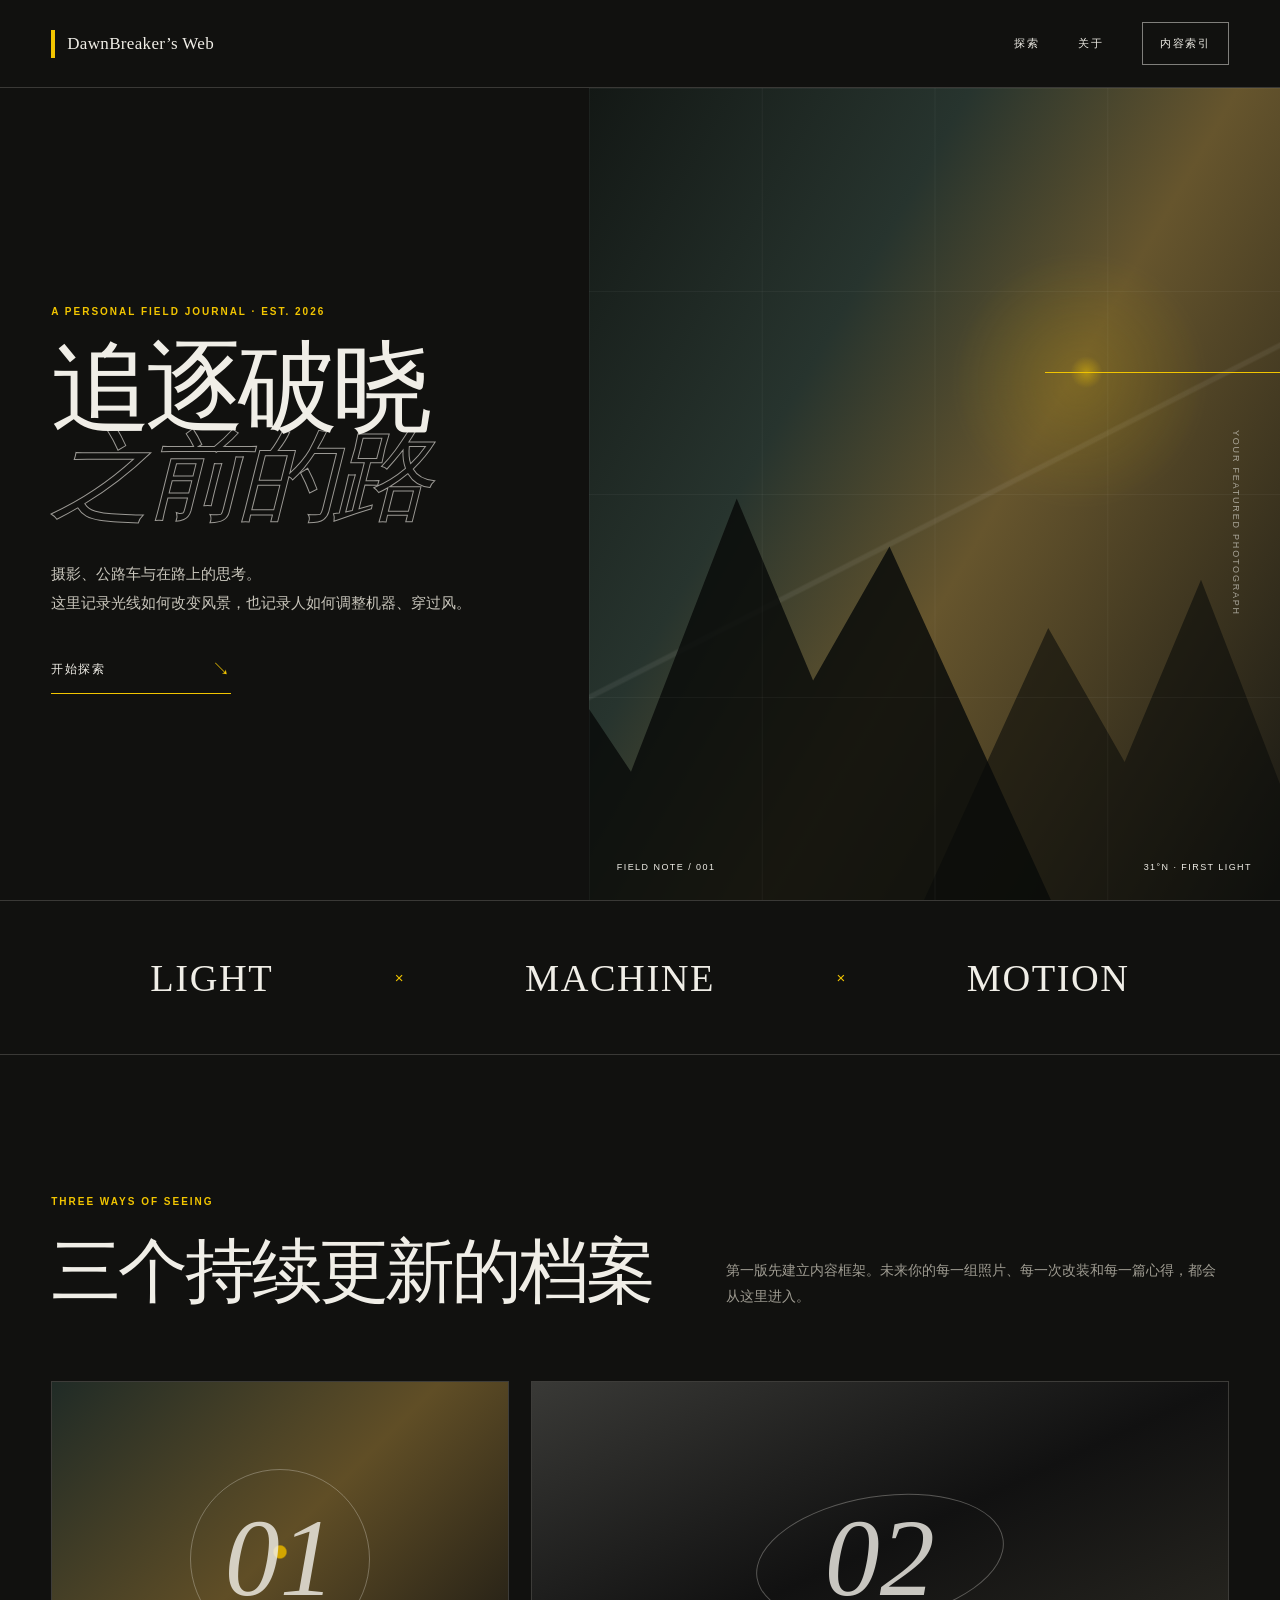
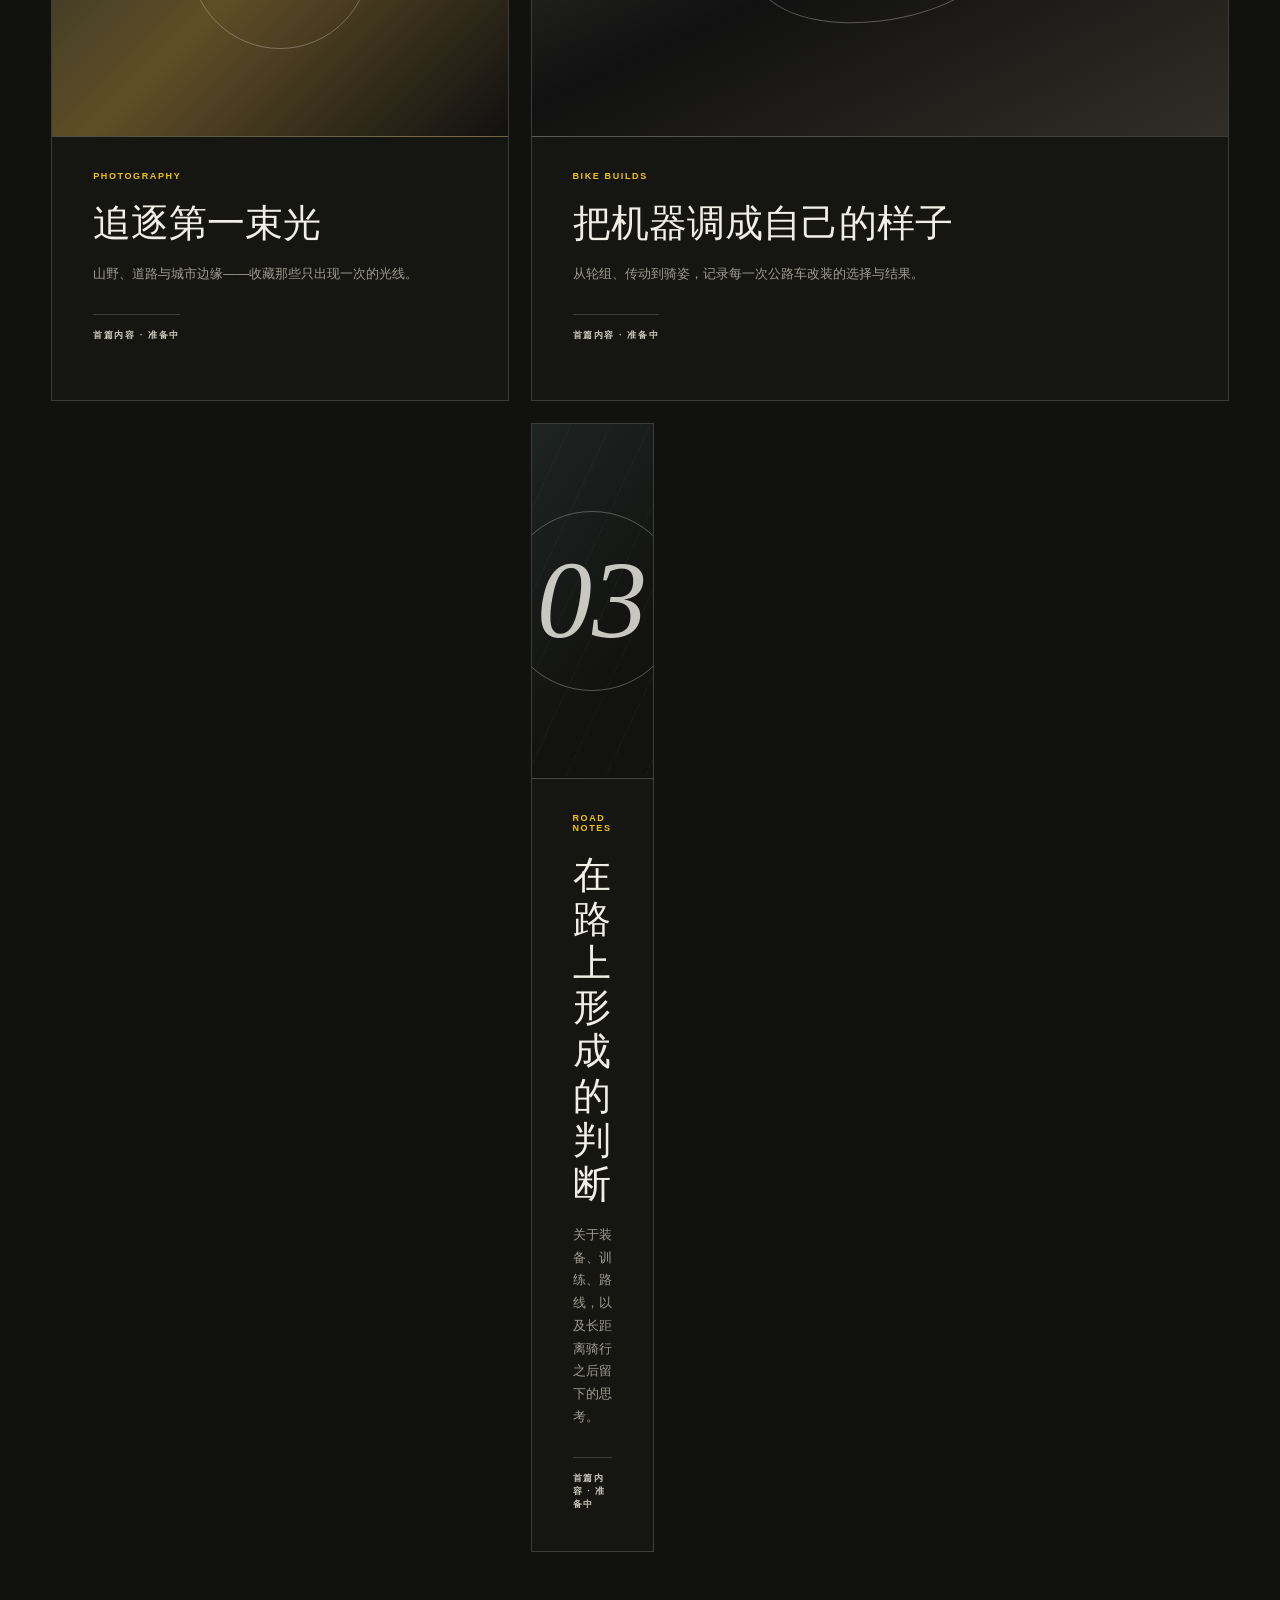
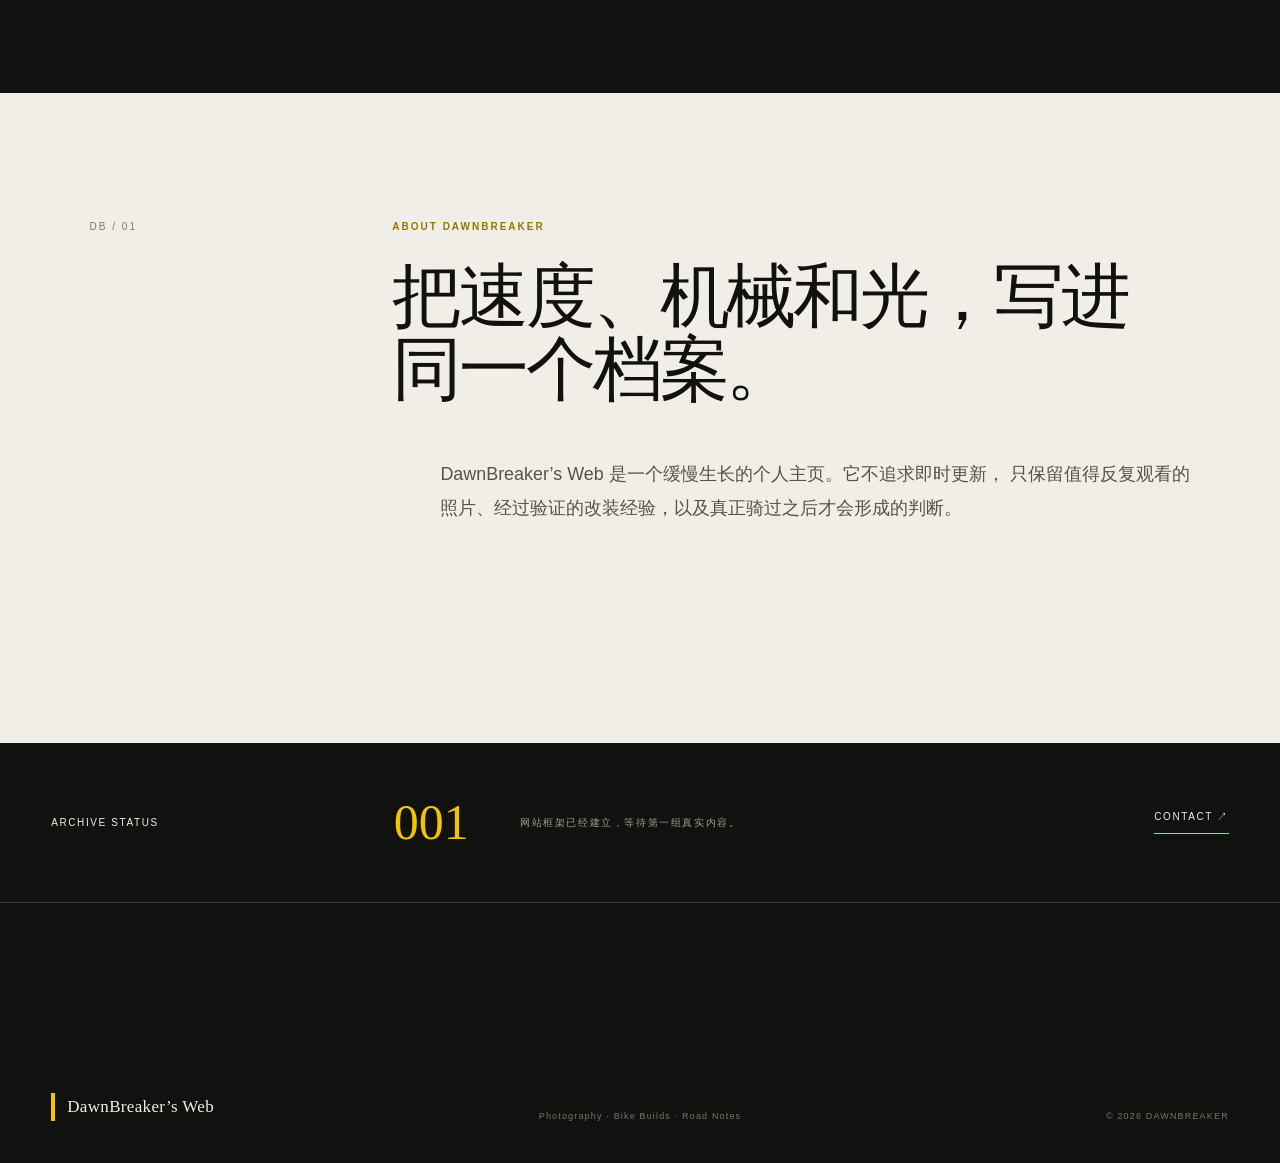
==== index.html @ a92be842 "Publish DawnBreaker’s Web V1" ====
<!doctype html>
<html lang="zh-CN">
  <head>
    <meta charset="UTF-8" />
    <meta name="viewport" content="width=device-width, initial-scale=1" />
    <meta
      name="description"
      content="摄影、公路车改装与骑行心得。一个关于光线、机械与道路的个人档案。"
    />
    <title>DawnBreaker’s Web — Photography, Bikes &amp; Road Notes</title>
    <link rel="stylesheet" href="./styles.css" />
  </head>
  <body>
    <main>
      <header class="site-header">
        <a class="brand" href="#top" aria-label="DawnBreaker’s Web 首页">
          <span class="brand-mark" aria-hidden="true"></span>
          <span>DawnBreaker’s Web</span>
        </a>
        <nav aria-label="主导航">
          <a href="#stories">探索</a>
          <a href="#about">关于</a>
          <a class="nav-index" href="#index">内容索引</a>
        </nav>
      </header>

      <section class="hero" id="top">
        <div class="hero-copy">
          <p class="eyebrow">A PERSONAL FIELD JOURNAL · EST. 2026</p>
          <h1>追逐破晓<br /><em>之前的路</em></h1>
          <p class="hero-intro">
            摄影、公路车与在路上的思考。<br />
            这里记录光线如何改变风景，也记录人如何调整机器、穿过风。
          </p>
          <a class="text-link" href="#stories">
            开始探索 <span aria-hidden="true">↘</span>
          </a>
        </div>

        <div
          class="hero-visual"
          role="img"
          aria-label="等待替换为破晓公路摄影作品的主视觉区域"
        >
          <div class="visual-grid" aria-hidden="true"></div>
          <div class="sun-line" aria-hidden="true"></div>
          <div class="visual-caption">
            <span>FIELD NOTE / 001</span>
            <span>31°N · FIRST LIGHT</span>
          </div>
          <p>YOUR FEATURED PHOTOGRAPH</p>
        </div>
      </section>

      <section class="manifesto" aria-label="网站简介">
        <p>LIGHT</p><span aria-hidden="true">×</span>
        <p>MACHINE</p><span aria-hidden="true">×</span>
        <p>MOTION</p>
      </section>

      <section class="stories" id="stories">
        <div class="section-heading">
          <div>
            <p class="eyebrow">THREE WAYS OF SEEING</p>
            <h2>三个持续更新的档案</h2>
          </div>
          <p class="section-note">
            第一版先建立内容框架。未来你的每一组照片、每一次改装和每一篇心得，都会从这里进入。
          </p>
        </div>

        <div class="feature-grid">
          <article class="feature-card feature-photo">
            <div class="feature-art" aria-hidden="true"><span>01</span><i></i></div>
            <div class="feature-content">
              <p class="feature-label">PHOTOGRAPHY</p>
              <h3>追逐第一束光</h3>
              <p>山野、道路与城市边缘——收藏那些只出现一次的光线。</p>
              <span class="coming-soon">首篇内容 · 准备中</span>
            </div>
          </article>

          <article class="feature-card feature-bike">
            <div class="feature-art" aria-hidden="true"><span>02</span><i></i></div>
            <div class="feature-content">
              <p class="feature-label">BIKE BUILDS</p>
              <h3>把机器调成自己的样子</h3>
              <p>从轮组、传动到骑姿，记录每一次公路车改装的选择与结果。</p>
              <span class="coming-soon">首篇内容 · 准备中</span>
            </div>
          </article>

          <article class="feature-card feature-notes">
            <div class="feature-art" aria-hidden="true"><span>03</span><i></i></div>
            <div class="feature-content">
              <p class="feature-label">ROAD NOTES</p>
              <h3>在路上形成的判断</h3>
              <p>关于装备、训练、路线，以及长距离骑行之后留下的思考。</p>
              <span class="coming-soon">首篇内容 · 准备中</span>
            </div>
          </article>
        </div>
      </section>

      <section class="about" id="about">
        <div class="about-number">DB / 01</div>
        <div class="about-copy">
          <p class="eyebrow">ABOUT DAWNBREAKER</p>
          <h2>把速度、机械和光，写进同一个档案。</h2>
          <p>
            DawnBreaker’s Web 是一个缓慢生长的个人主页。它不追求即时更新，
            只保留值得反复观看的照片、经过验证的改装经验，以及真正骑过之后才会形成的判断。
          </p>
        </div>
      </section>

      <section class="index-strip" id="index">
        <p>ARCHIVE STATUS</p>
        <strong>001</strong>
        <span>网站框架已经建立，等待第一组真实内容。</span>
        <a href="mailto:hello@example.com" aria-label="通过邮件联系，当前为待替换地址">
          CONTACT ↗
        </a>
      </section>

      <footer>
        <a class="brand footer-brand" href="#top">
          <span class="brand-mark" aria-hidden="true"></span>
          <span>DawnBreaker’s Web</span>
        </a>
        <p>Photography · Bike Builds · Road Notes</p>
        <p>© 2026 DAWNBREAKER</p>
      </footer>
    </main>
  </body>
</html>
---- styles.css ----
:root {
  --ink: #11110f;
  --paper: #f0eee7;
  --muted: #9e9b91;
  --line: rgba(240, 238, 231, 0.18);
  --accent: #f2c500;
}

* {
  box-sizing: border-box;
}

html {
  scroll-behavior: smooth;
  background: var(--ink);
}

body {
  margin: 0;
  background: var(--ink);
  color: var(--paper);
  font-family: Arial, "Helvetica Neue", sans-serif;
  text-rendering: optimizeLegibility;
}

a {
  color: inherit;
  text-decoration: none;
}

.site-header {
  position: absolute;
  inset: 0 0 auto;
  z-index: 10;
  display: flex;
  align-items: center;
  justify-content: space-between;
  height: 88px;
  padding: 0 clamp(24px, 4vw, 72px);
  border-bottom: 1px solid var(--line);
}

.brand {
  display: inline-flex;
  align-items: center;
  gap: 12px;
  font-family: Georgia, "Times New Roman", serif;
  font-size: 17px;
  letter-spacing: 0.02em;
}

.brand-mark {
  display: inline-block;
  width: 4px;
  height: 28px;
  background: var(--accent);
}

nav {
  display: flex;
  align-items: center;
  gap: clamp(20px, 3vw, 48px);
  font-size: 11px;
  letter-spacing: 0.16em;
}

nav a {
  transition: color 180ms ease;
}

nav a:hover,
nav a:focus-visible {
  color: var(--accent);
}

.nav-index {
  padding: 13px 17px;
  border: 1px solid rgba(240, 238, 231, 0.5);
}

.hero {
  display: grid;
  grid-template-columns: minmax(0, 0.92fr) minmax(0, 1.08fr);
  min-height: 100svh;
  padding-top: 88px;
}

.hero-copy {
  display: flex;
  flex-direction: column;
  justify-content: center;
  padding: 80px clamp(28px, 5.5vw, 104px) 68px clamp(24px, 4vw, 72px);
}

.eyebrow {
  margin: 0 0 28px;
  color: var(--accent);
  font-size: 10px;
  font-weight: 700;
  letter-spacing: 0.2em;
}

h1,
h2,
h3,
p {
  margin-top: 0;
}

h1 {
  max-width: 760px;
  margin-bottom: 40px;
  font-family: "Iowan Old Style", "Baskerville", Georgia, serif;
  font-size: clamp(66px, 7.8vw, 142px);
  font-weight: 400;
  line-height: 0.88;
  letter-spacing: -0.065em;
}

h1 em {
  color: transparent;
  font-weight: 400;
  -webkit-text-stroke: 1px rgba(240, 238, 231, 0.62);
}

.hero-intro {
  max-width: 510px;
  margin-bottom: 40px;
  color: #c8c5bb;
  font-size: clamp(14px, 1.2vw, 18px);
  line-height: 1.85;
}

.text-link {
  display: inline-flex;
  align-items: center;
  justify-content: space-between;
  width: 180px;
  padding-bottom: 12px;
  border-bottom: 1px solid var(--accent);
  font-size: 12px;
  letter-spacing: 0.12em;
}

.text-link span {
  color: var(--accent);
  font-size: 18px;
}

.hero-visual {
  position: relative;
  min-height: 620px;
  overflow: hidden;
  background:
    radial-gradient(circle at 72% 35%, rgba(242, 197, 0, 0.46), transparent 2.2%),
    radial-gradient(circle at 71% 36%, rgba(242, 197, 0, 0.16), transparent 18%),
    linear-gradient(153deg, transparent 0 52%, rgba(240, 238, 231, 0.07) 52.2% 52.5%, transparent 52.7%),
    linear-gradient(120deg, #131815 0%, #27342e 33%, #66552d 56%, #171713 100%);
}

.hero-visual::before,
.hero-visual::after {
  position: absolute;
  content: "";
  bottom: -4%;
  width: 85%;
  height: 66%;
  background: #090b0a;
  clip-path: polygon(0 100%, 15% 52%, 26% 70%, 44% 19%, 57% 53%, 70% 28%, 100% 100%);
}

.hero-visual::before {
  left: -16%;
  opacity: 0.84;
}

.hero-visual::after {
  right: -26%;
  bottom: -14%;
  transform: scaleX(-1);
  opacity: 0.58;
}

.visual-grid {
  position: absolute;
  inset: 0;
  z-index: 1;
  background-image:
    linear-gradient(rgba(255, 255, 255, 0.04) 1px, transparent 1px),
    linear-gradient(90deg, rgba(255, 255, 255, 0.04) 1px, transparent 1px);
  background-size: 25% 25%;
}

.sun-line {
  position: absolute;
  z-index: 2;
  top: 35%;
  right: 0;
  width: 34%;
  height: 1px;
  background: var(--accent);
}

.hero-visual > p {
  position: absolute;
  z-index: 3;
  right: 30px;
  bottom: 35%;
  color: rgba(240, 238, 231, 0.6);
  font-size: 9px;
  letter-spacing: 0.2em;
  writing-mode: vertical-rl;
}

.visual-caption {
  position: absolute;
  z-index: 3;
  inset: auto 28px 28px;
  display: flex;
  justify-content: space-between;
  font-size: 9px;
  letter-spacing: 0.16em;
}

.manifesto {
  display: flex;
  align-items: center;
  justify-content: space-around;
  min-height: 155px;
  padding: 28px clamp(24px, 7vw, 130px);
  border-top: 1px solid var(--line);
  border-bottom: 1px solid var(--line);
}

.manifesto p {
  margin: 0;
  font-family: "Iowan Old Style", Georgia, serif;
  font-size: clamp(22px, 3vw, 48px);
  letter-spacing: 0.04em;
}

.manifesto span {
  color: var(--accent);
  font-size: 15px;
}

.stories {
  padding: clamp(90px, 11vw, 180px) clamp(24px, 4vw, 72px);
}

.section-heading {
  display: grid;
  grid-template-columns: 1.1fr 0.9fr;
  align-items: end;
  gap: 60px;
  margin-bottom: 72px;
}

.section-heading h2,
.about h2 {
  max-width: 850px;
  margin-bottom: 0;
  font-family: "Iowan Old Style", "Baskerville", Georgia, serif;
  font-size: clamp(40px, 5.5vw, 90px);
  font-weight: 400;
  line-height: 1.05;
  letter-spacing: -0.045em;
}

.section-note {
  max-width: 510px;
  margin: 0;
  color: var(--muted);
  font-size: 14px;
  line-height: 1.8;
}

.feature-grid {
  display: grid;
  grid-template-columns: repeat(12, 1fr);
  gap: 22px;
}

.feature-card {
  min-height: 620px;
  border: 1px solid var(--line);
  background: #151512;
}

.feature-photo {
  grid-column: span 5;
}

.feature-bike,
.feature-notes {
  grid-column: span 7;
}

.feature-notes {
  grid-column-start: 6;
}

.feature-art {
  position: relative;
  display: flex;
  align-items: center;
  justify-content: center;
  height: 355px;
  overflow: hidden;
  border-bottom: 1px solid var(--line);
}

.feature-art > span {
  z-index: 2;
  color: rgba(240, 238, 231, 0.82);
  font-family: "Iowan Old Style", Georgia, serif;
  font-size: 110px;
  font-style: italic;
}

.feature-art i {
  position: absolute;
  display: block;
  width: 180px;
  height: 180px;
  border: 1px solid rgba(240, 238, 231, 0.3);
  border-radius: 50%;
}

.feature-photo .feature-art {
  background: radial-gradient(circle at 50% 48%, #d2a500 0 2%, transparent 2.5%), linear-gradient(135deg, #202b26, #604e26 48%, #111);
}

.feature-bike .feature-art {
  background: linear-gradient(155deg, #393936, #111 48%, #302e26);
}

.feature-bike .feature-art i {
  width: 250px;
  height: 125px;
  border-radius: 50%;
  transform: rotate(-9deg);
}

.feature-notes .feature-art {
  background: repeating-linear-gradient(115deg, transparent 0 35px, rgba(240, 238, 231, 0.05) 36px), linear-gradient(130deg, #1e2422, #121210 70%);
}

.feature-content {
  padding: 34px clamp(25px, 3.2vw, 52px) 40px;
}

.feature-label,
.coming-soon {
  color: var(--accent);
  font-size: 9px;
  font-weight: 700;
  letter-spacing: 0.18em;
}

.feature-content h3 {
  margin: 20px 0 18px;
  font-family: "Iowan Old Style", Georgia, serif;
  font-size: clamp(28px, 3vw, 46px);
  font-weight: 400;
  line-height: 1.15;
}

.feature-content > p:not(.feature-label) {
  max-width: 500px;
  margin-bottom: 28px;
  color: var(--muted);
  font-size: 13px;
  line-height: 1.75;
}

.coming-soon {
  display: inline-block;
  padding-top: 14px;
  border-top: 1px solid var(--line);
  color: #c8c5bb;
}

.about {
  display: grid;
  grid-template-columns: 0.55fr 1.45fr;
  min-height: 650px;
  padding: clamp(80px, 10vw, 170px) clamp(24px, 7vw, 130px);
  background: var(--paper);
  color: var(--ink);
}

.about-number {
  color: #7d7a70;
  font-size: 10px;
  letter-spacing: 0.2em;
}

.about .eyebrow {
  color: #927900;
}

.about-copy > p:last-child {
  max-width: 750px;
  margin: 50px 0 0 auto;
  color: #55534d;
  font-size: clamp(15px, 1.4vw, 19px);
  line-height: 1.9;
}

.index-strip {
  display: grid;
  grid-template-columns: 1fr auto 2fr auto;
  align-items: center;
  gap: clamp(20px, 4vw, 70px);
  min-height: 160px;
  padding: 30px clamp(24px, 4vw, 72px);
  border-bottom: 1px solid var(--line);
}

.index-strip p,
.index-strip span,
.index-strip a {
  margin: 0;
  font-size: 10px;
  letter-spacing: 0.16em;
}

.index-strip strong {
  color: var(--accent);
  font-family: "Iowan Old Style", Georgia, serif;
  font-size: 50px;
  font-weight: 400;
}

.index-strip span {
  color: var(--muted);
  line-height: 1.7;
}

.index-strip a {
  padding-bottom: 9px;
  border-bottom: 1px solid var(--accent);
}

footer {
  display: grid;
  grid-template-columns: 1fr auto 1fr;
  align-items: end;
  min-height: 260px;
  padding: 60px clamp(24px, 4vw, 72px) 42px;
}

footer p {
  margin: 0;
  color: #77756d;
  font-size: 9px;
  letter-spacing: 0.13em;
}

footer p:last-child {
  text-align: right;
}

.footer-brand {
  align-self: end;
}

@media (max-width: 900px) {
  .site-header {
    height: 76px;
  }

  nav a:not(.nav-index) {
    display: none;
  }

  .hero {
    grid-template-columns: 1fr;
    padding-top: 76px;
  }

  .hero-copy {
    min-height: 680px;
  }

  .hero-visual {
    min-height: 70svh;
  }

  .section-heading,
  .about {
    grid-template-columns: 1fr;
  }

  .section-heading {
    gap: 34px;
  }

  .feature-photo,
  .feature-bike,
  .feature-notes {
    grid-column: 1 / -1;
  }

  .about {
    gap: 70px;
  }

  .about-copy > p:last-child {
    margin-left: 0;
  }
}

@media (max-width: 620px) {
  .brand {
    font-size: 14px;
  }

  .nav-index {
    padding: 10px;
    font-size: 9px;
  }

  .hero-copy {
    min-height: 620px;
    padding-top: 58px;
  }

  h1 {
    font-size: clamp(58px, 18vw, 86px);
  }

  .manifesto {
    min-height: 110px;
  }

  .manifesto p {
    font-size: 16px;
  }

  .feature-card {
    min-height: auto;
  }

  .feature-art {
    height: 260px;
  }

  .index-strip {
    grid-template-columns: auto 1fr;
  }

  .index-strip span {
    grid-column: 1 / -1;
  }

  .index-strip a {
    justify-self: start;
  }

  footer {
    grid-template-columns: 1fr;
    gap: 26px;
  }

  footer p:last-child {
    text-align: left;
  }
}

@media (prefers-reduced-motion: reduce) {
  html {
    scroll-behavior: auto;
  }
}
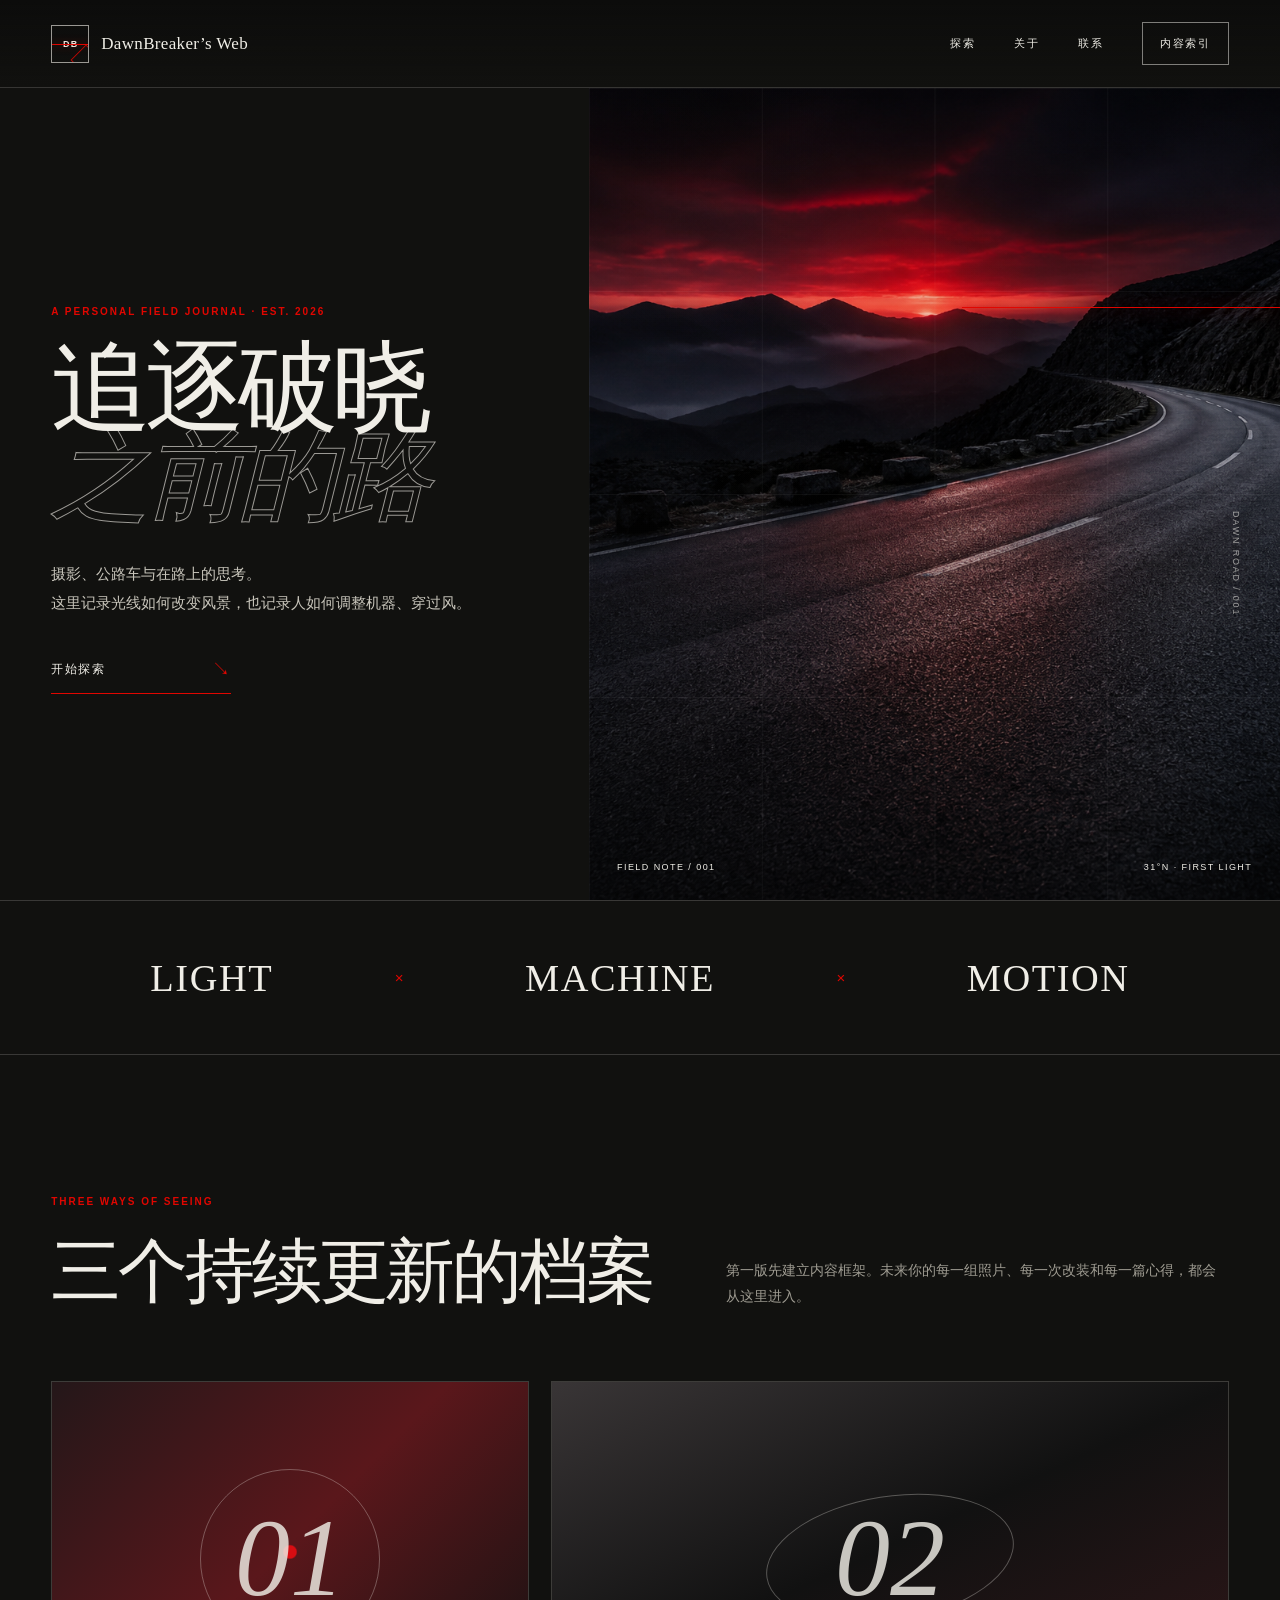
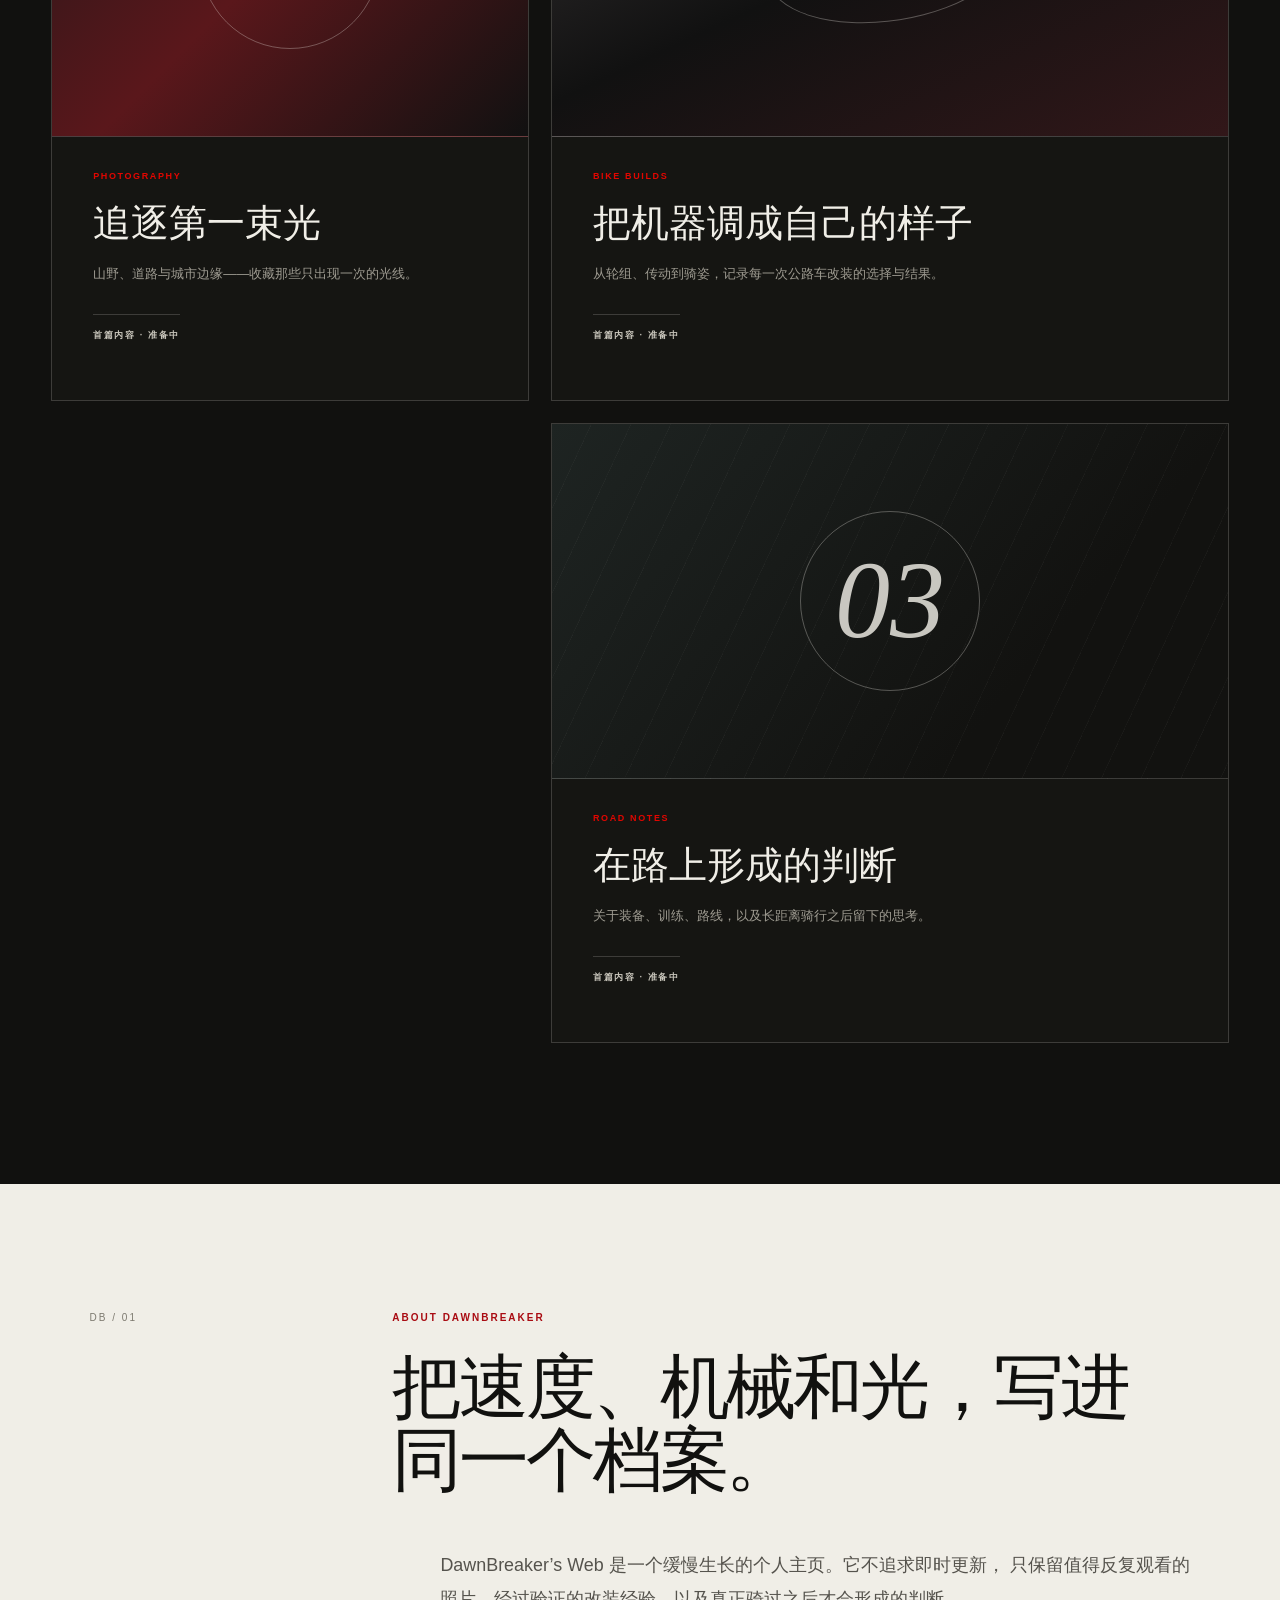
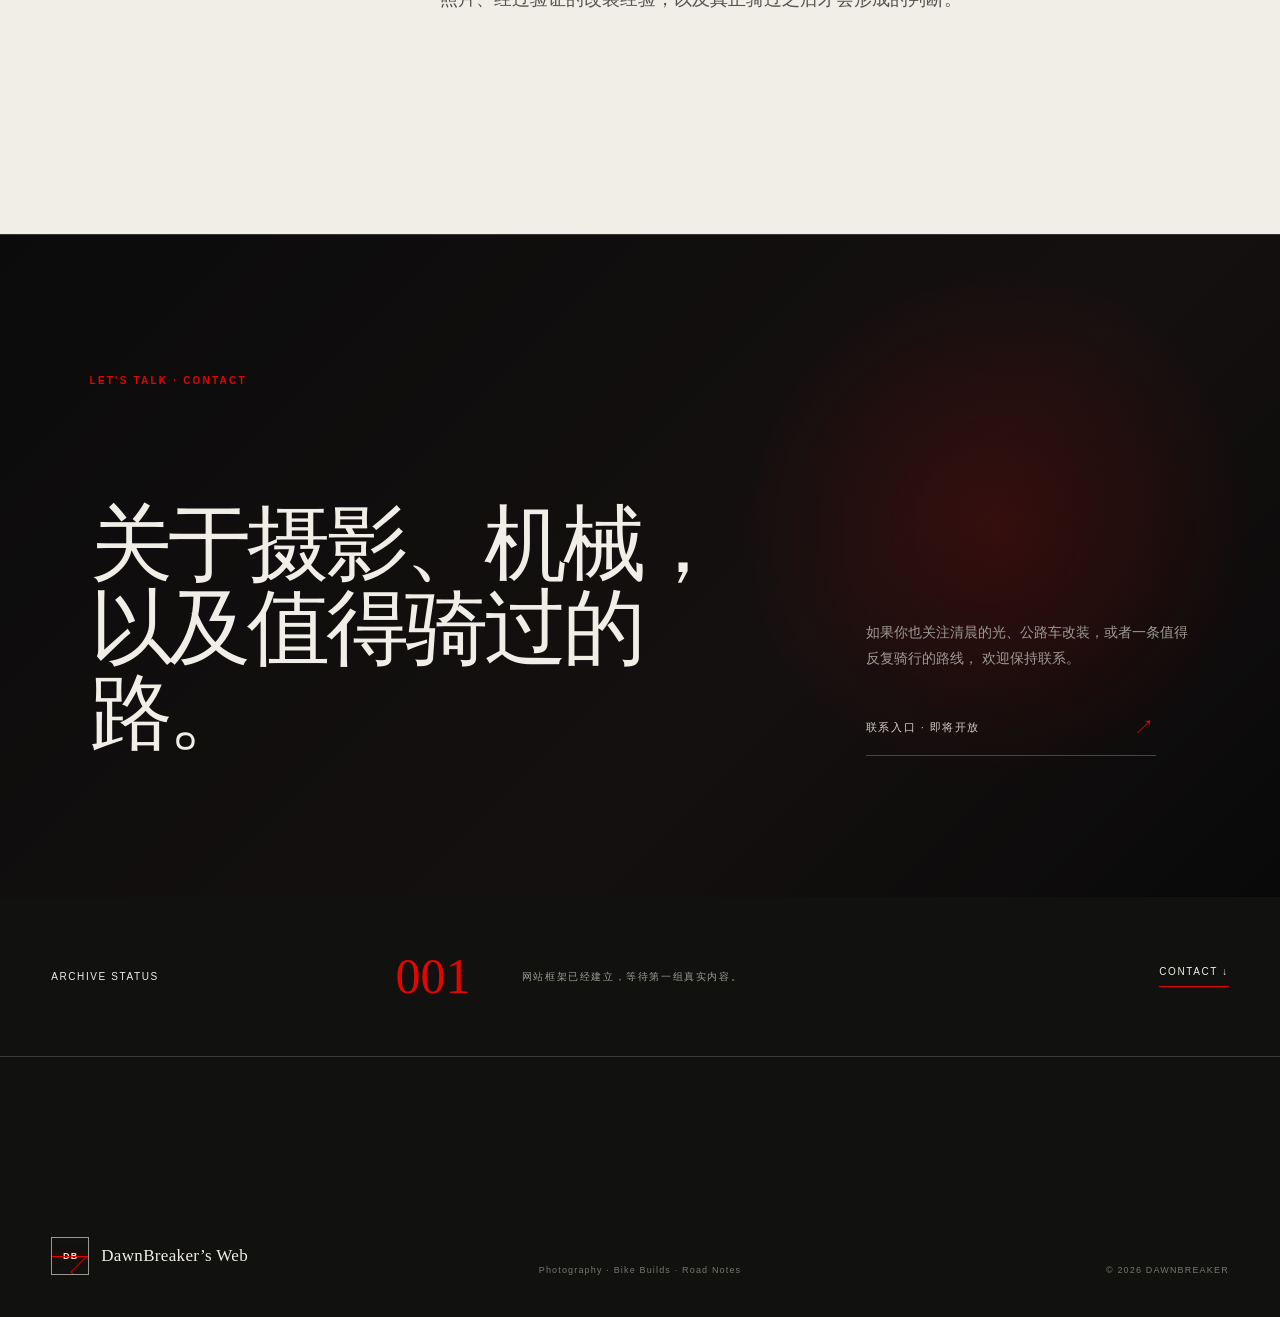
==== commit 766e455b: "Add DB logo, cinematic motion and dawn road hero" ====
--- a/index.html
+++ b/index.html
@@ -7,19 +7,28 @@
       name="description"
       content="摄影、公路车改装与骑行心得。一个关于光线、机械与道路的个人档案。"
     />
+    <meta property="og:title" content="DawnBreaker’s Web" />
+    <meta property="og:description" content="摄影、公路车改装与骑行心得。一个关于光线、机械与道路的个人档案。" />
+    <meta property="og:image" content="https://dawnbreaker91-lz.github.io/dawnbreaker-web/hero-dawn-road.png" />
     <title>DawnBreaker’s Web — Photography, Bikes &amp; Road Notes</title>
     <link rel="stylesheet" href="./styles.css" />
   </head>
   <body>
     <main>
+      <div class="opening-sequence" aria-hidden="true">
+        <span class="opening-logo"><b>DB</b></span>
+        <i></i>
+      </div>
+      <div class="scroll-progress" aria-hidden="true"></div>
       <header class="site-header">
         <a class="brand" href="#top" aria-label="DawnBreaker’s Web 首页">
-          <span class="brand-mark" aria-hidden="true"></span>
+          <span class="brand-logo" aria-hidden="true"><b>DB</b></span>
           <span>DawnBreaker’s Web</span>
         </a>
         <nav aria-label="主导航">
           <a href="#stories">探索</a>
           <a href="#about">关于</a>
+          <a href="#contact">联系</a>
           <a class="nav-index" href="#index">内容索引</a>
         </nav>
       </header>
@@ -40,7 +49,7 @@
         <div
           class="hero-visual"
           role="img"
-          aria-label="等待替换为破晓公路摄影作品的主视觉区域"
+          aria-label="红色破晓天空下蜿蜒穿过山脉的公路"
         >
           <div class="visual-grid" aria-hidden="true"></div>
           <div class="sun-line" aria-hidden="true"></div>
@@ -48,17 +57,17 @@
             <span>FIELD NOTE / 001</span>
             <span>31°N · FIRST LIGHT</span>
           </div>
-          <p>YOUR FEATURED PHOTOGRAPH</p>
+          <p>DAWN ROAD / 001</p>
         </div>
       </section>
 
-      <section class="manifesto" aria-label="网站简介">
+      <section class="manifesto" aria-label="网站简介" data-reveal>
         <p>LIGHT</p><span aria-hidden="true">×</span>
         <p>MACHINE</p><span aria-hidden="true">×</span>
         <p>MOTION</p>
       </section>
 
-      <section class="stories" id="stories">
+      <section class="stories" id="stories" data-reveal>
         <div class="section-heading">
           <div>
             <p class="eyebrow">THREE WAYS OF SEEING</p>
@@ -70,7 +79,7 @@
         </div>
 
         <div class="feature-grid">
-          <article class="feature-card feature-photo">
+          <article class="feature-card feature-photo" data-reveal>
             <div class="feature-art" aria-hidden="true"><span>01</span><i></i></div>
             <div class="feature-content">
               <p class="feature-label">PHOTOGRAPHY</p>
@@ -80,7 +89,7 @@
             </div>
           </article>
 
-          <article class="feature-card feature-bike">
+          <article class="feature-card feature-bike" data-reveal>
             <div class="feature-art" aria-hidden="true"><span>02</span><i></i></div>
             <div class="feature-content">
               <p class="feature-label">BIKE BUILDS</p>
@@ -90,7 +99,7 @@
             </div>
           </article>
 
-          <article class="feature-card feature-notes">
+          <article class="feature-card feature-notes" data-reveal>
             <div class="feature-art" aria-hidden="true"><span>03</span><i></i></div>
             <div class="feature-content">
               <p class="feature-label">ROAD NOTES</p>
@@ -102,7 +111,7 @@
         </div>
       </section>
 
-      <section class="about" id="about">
+      <section class="about" id="about" data-reveal>
         <div class="about-number">DB / 01</div>
         <div class="about-copy">
           <p class="eyebrow">ABOUT DAWNBREAKER</p>
@@ -114,23 +123,40 @@
         </div>
       </section>
 
-      <section class="index-strip" id="index">
+      <section class="contact" id="contact" data-reveal>
+        <p class="contact-kicker">LET'S TALK · CONTACT</p>
+        <div class="contact-copy">
+          <h2>关于摄影、机械，<br />以及值得骑过的路。</h2>
+          <div class="contact-side">
+            <p>
+              如果你也关注清晨的光、公路车改装，或者一条值得反复骑行的路线，
+              欢迎保持联系。
+            </p>
+            <span class="contact-link" aria-label="联系入口即将开放">
+              联系入口 · 即将开放 <i aria-hidden="true">↗</i>
+            </span>
+          </div>
+        </div>
+      </section>
+
+      <section class="index-strip" id="index" data-reveal>
         <p>ARCHIVE STATUS</p>
         <strong>001</strong>
         <span>网站框架已经建立，等待第一组真实内容。</span>
-        <a href="mailto:hello@example.com" aria-label="通过邮件联系，当前为待替换地址">
-          CONTACT ↗
+        <a href="#contact" aria-label="前往联系区域">
+          CONTACT ↓
         </a>
       </section>
 
       <footer>
         <a class="brand footer-brand" href="#top">
-          <span class="brand-mark" aria-hidden="true"></span>
+          <span class="brand-logo" aria-hidden="true"><b>DB</b></span>
           <span>DawnBreaker’s Web</span>
         </a>
         <p>Photography · Bike Builds · Road Notes</p>
         <p>© 2026 DAWNBREAKER</p>
       </footer>
     </main>
+    <script src="./interactions.js"></script>
   </body>
 </html>
--- a/styles.css
+++ b/styles.css
@@ -3,7 +3,9 @@
   --paper: #f0eee7;
   --muted: #9e9b91;
   --line: rgba(240, 238, 231, 0.18);
-  --accent: #f2c500;
+  --accent: #e10600;
+  --scroll-progress: 0%;
+  --hero-shift: 0px;
 }
 
 * {
@@ -17,6 +19,7 @@
 
 body {
   margin: 0;
+  overflow-x: hidden;
   background: var(--ink);
   color: var(--paper);
   font-family: Arial, "Helvetica Neue", sans-serif;
@@ -28,8 +31,75 @@
   text-decoration: none;
 }
 
+.scroll-progress {
+  position: fixed;
+  z-index: 1000;
+  top: 0;
+  left: 0;
+  width: var(--scroll-progress);
+  height: 2px;
+  background: var(--accent);
+  box-shadow: 0 0 14px rgba(225, 6, 0, 0.8);
+  pointer-events: none;
+}
+
+.opening-sequence {
+  display: none;
+}
+
+.motion-enabled .opening-sequence {
+  position: fixed;
+  z-index: 999;
+  inset: 0;
+  display: flex;
+  align-items: center;
+  justify-content: center;
+  overflow: hidden;
+  background: #090909;
+  pointer-events: none;
+  animation: opening-exit 1.5s cubic-bezier(0.76, 0, 0.24, 1) 0.75s forwards;
+}
+
+.opening-logo {
+  position: relative;
+  display: grid;
+  place-items: center;
+  width: 82px;
+  height: 82px;
+  border: 1px solid rgba(240, 238, 231, 0.7);
+  color: var(--paper);
+  font-family: Arial, sans-serif;
+  font-size: 21px;
+  letter-spacing: 0.18em;
+  text-indent: 0.18em;
+  animation: opening-logo 0.8s ease both;
+}
+
+.opening-logo::before {
+  position: absolute;
+  content: "";
+  left: -1px;
+  right: -1px;
+  top: 50%;
+  height: 2px;
+  background: var(--accent);
+  transform: scaleX(0);
+  animation: horizon-draw 0.65s ease 0.25s forwards;
+}
+
+.opening-sequence > i {
+  position: absolute;
+  top: 50%;
+  left: 50%;
+  width: 100vw;
+  height: 1px;
+  background: rgba(225, 6, 0, 0.5);
+  transform: translateX(-50%) scaleX(0);
+  animation: horizon-draw 0.8s ease 0.55s forwards;
+}
+
 .site-header {
-  position: absolute;
+  position: fixed;
   inset: 0 0 auto;
   z-index: 10;
   display: flex;
@@ -38,6 +108,14 @@
   height: 88px;
   padding: 0 clamp(24px, 4vw, 72px);
   border-bottom: 1px solid var(--line);
+  background: linear-gradient(to bottom, rgba(8, 8, 8, 0.5), transparent);
+  transition: height 260ms ease, background 260ms ease, backdrop-filter 260ms ease;
+}
+
+.site-header.is-scrolled {
+  height: 72px;
+  background: rgba(9, 9, 9, 0.86);
+  backdrop-filter: blur(18px);
 }
 
 .brand {
@@ -49,11 +127,48 @@
   letter-spacing: 0.02em;
 }
 
-.brand-mark {
-  display: inline-block;
-  width: 4px;
-  height: 28px;
+.brand-logo {
+  position: relative;
+  display: grid;
+  place-items: center;
+  width: 38px;
+  height: 38px;
+  flex: 0 0 auto;
+  overflow: hidden;
+  border: 1px solid rgba(240, 238, 231, 0.62);
+  color: var(--paper);
+  font-family: Arial, sans-serif;
+  font-size: 9px;
+  letter-spacing: 0.14em;
+  text-indent: 0.14em;
+  transition: border-color 220ms ease, color 220ms ease, transform 220ms ease;
+}
+
+.brand-logo::before {
+  position: absolute;
+  content: "";
+  inset: 50% -1px auto;
+  height: 1px;
   background: var(--accent);
+  box-shadow: 0 0 8px rgba(225, 6, 0, 0.65);
+}
+
+.brand-logo::after {
+  position: absolute;
+  content: "";
+  right: -9px;
+  bottom: -9px;
+  width: 20px;
+  height: 20px;
+  border: 1px solid rgba(225, 6, 0, 0.8);
+  transform: rotate(45deg);
+}
+
+.brand:hover .brand-logo,
+.brand:focus-visible .brand-logo {
+  border-color: var(--accent);
+  color: var(--accent);
+  transform: translateY(-2px);
 }
 
 nav {
@@ -65,7 +180,23 @@
 }
 
 nav a {
+  position: relative;
   transition: color 180ms ease;
+}
+
+nav a:not(.nav-index)::after {
+  position: absolute;
+  content: "";
+  left: 0;
+  right: 100%;
+  bottom: -10px;
+  height: 1px;
+  background: var(--accent);
+  transition: right 220ms ease;
+}
+
+nav a.is-active::after {
+  right: 0;
 }
 
 nav a:hover,
@@ -91,6 +222,19 @@
   justify-content: center;
   padding: 80px clamp(28px, 5.5vw, 104px) 68px clamp(24px, 4vw, 72px);
 }
+
+.motion-enabled .hero-copy > * {
+  opacity: 0;
+  transform: translateY(24px);
+}
+
+.motion-ready .hero-copy > * {
+  animation: hero-copy-in 0.9s cubic-bezier(0.22, 1, 0.36, 1) forwards;
+}
+
+.motion-ready .hero-copy > :nth-child(2) { animation-delay: 0.12s; }
+.motion-ready .hero-copy > :nth-child(3) { animation-delay: 0.24s; }
+.motion-ready .hero-copy > :nth-child(4) { animation-delay: 0.34s; }
 
 .eyebrow {
   margin: 0 0 28px;
@@ -151,34 +295,39 @@
   position: relative;
   min-height: 620px;
   overflow: hidden;
-  background:
-    radial-gradient(circle at 72% 35%, rgba(242, 197, 0, 0.46), transparent 2.2%),
-    radial-gradient(circle at 71% 36%, rgba(242, 197, 0, 0.16), transparent 18%),
-    linear-gradient(153deg, transparent 0 52%, rgba(240, 238, 231, 0.07) 52.2% 52.5%, transparent 52.7%),
-    linear-gradient(120deg, #131815 0%, #27342e 33%, #66552d 56%, #171713 100%);
+  background-image:
+    linear-gradient(90deg, rgba(9, 9, 9, 0.12), transparent 38%),
+    url("./hero-dawn-road.png");
+  background-position: center calc(50% + var(--hero-shift));
+  background-size: cover;
+  will-change: background-position;
 }
 
 .hero-visual::before,
 .hero-visual::after {
   position: absolute;
   content: "";
-  bottom: -4%;
-  width: 85%;
-  height: 66%;
-  background: #090b0a;
-  clip-path: polygon(0 100%, 15% 52%, 26% 70%, 44% 19%, 57% 53%, 70% 28%, 100% 100%);
+  inset: 0;
+  pointer-events: none;
 }
 
 .hero-visual::before {
-  left: -16%;
-  opacity: 0.84;
+  z-index: 1;
+  background: linear-gradient(to bottom, rgba(7, 7, 7, 0.18), transparent 38%, rgba(7, 7, 7, 0.48));
 }
 
 .hero-visual::after {
-  right: -26%;
-  bottom: -14%;
-  transform: scaleX(-1);
-  opacity: 0.58;
+  z-index: 1;
+  background: radial-gradient(circle at 48% 27%, rgba(225, 6, 0, 0.14), transparent 18%);
+}
+
+.motion-enabled .hero-visual {
+  opacity: 0;
+  transform: scale(1.045);
+}
+
+.motion-ready .hero-visual {
+  animation: hero-image-in 1.5s cubic-bezier(0.22, 1, 0.36, 1) 0.1s forwards;
 }
 
 .visual-grid {
@@ -194,11 +343,17 @@
 .sun-line {
   position: absolute;
   z-index: 2;
-  top: 35%;
+  top: 27%;
   right: 0;
-  width: 34%;
+  width: 46%;
   height: 1px;
   background: var(--accent);
+  box-shadow: 0 0 18px rgba(225, 6, 0, 0.72);
+  transform-origin: right;
+}
+
+.motion-ready .sun-line {
+  animation: line-scan 1.2s cubic-bezier(0.22, 1, 0.36, 1) 0.7s both;
 }
 
 .hero-visual > p {
@@ -285,6 +440,13 @@
   min-height: 620px;
   border: 1px solid var(--line);
   background: #151512;
+  transition: transform 420ms cubic-bezier(0.22, 1, 0.36, 1), border-color 300ms ease, box-shadow 420ms ease;
+}
+
+.feature-card:hover {
+  transform: translateY(-10px);
+  border-color: rgba(225, 6, 0, 0.64);
+  box-shadow: 0 30px 70px rgba(0, 0, 0, 0.3);
 }
 
 .feature-photo {
@@ -297,7 +459,7 @@
 }
 
 .feature-notes {
-  grid-column-start: 6;
+  grid-column: 6 / span 7;
 }
 
 .feature-art {
@@ -316,6 +478,7 @@
   font-family: "Iowan Old Style", Georgia, serif;
   font-size: 110px;
   font-style: italic;
+  transition: color 320ms ease, transform 520ms cubic-bezier(0.22, 1, 0.36, 1);
 }
 
 .feature-art i {
@@ -325,14 +488,25 @@
   height: 180px;
   border: 1px solid rgba(240, 238, 231, 0.3);
   border-radius: 50%;
+  transition: border-color 320ms ease, transform 520ms cubic-bezier(0.22, 1, 0.36, 1);
+}
+
+.feature-card:hover .feature-art > span {
+  color: var(--accent);
+  transform: translate3d(6px, -5px, 0);
+}
+
+.feature-card:hover .feature-art i {
+  border-color: rgba(225, 6, 0, 0.62);
+  transform: scale(1.08);
 }
 
 .feature-photo .feature-art {
-  background: radial-gradient(circle at 50% 48%, #d2a500 0 2%, transparent 2.5%), linear-gradient(135deg, #202b26, #604e26 48%, #111);
+  background: radial-gradient(circle at 50% 48%, #d80d12 0 2%, transparent 2.5%), linear-gradient(135deg, #241719, #5a171b 48%, #111);
 }
 
 .feature-bike .feature-art {
-  background: linear-gradient(155deg, #393936, #111 48%, #302e26);
+  background: linear-gradient(155deg, #393536, #111 48%, #321719);
 }
 
 .feature-bike .feature-art i {
@@ -340,6 +514,10 @@
   height: 125px;
   border-radius: 50%;
   transform: rotate(-9deg);
+}
+
+.feature-bike:hover .feature-art i {
+  transform: rotate(-9deg) scale(1.08);
 }
 
 .feature-notes .feature-art {
@@ -397,7 +575,7 @@
 }
 
 .about .eyebrow {
-  color: #927900;
+  color: #a90b12;
 }
 
 .about-copy > p:last-child {
@@ -407,6 +585,83 @@
   font-size: clamp(15px, 1.4vw, 19px);
   line-height: 1.9;
 }
+
+.contact {
+  min-height: 620px;
+  padding: clamp(88px, 11vw, 180px) clamp(24px, 7vw, 130px);
+  border-top: 1px solid var(--line);
+  background:
+    radial-gradient(circle at 78% 44%, rgba(225, 6, 0, 0.16), transparent 24%),
+    linear-gradient(135deg, #0b0b0b, #151010 62%, #090909);
+}
+
+.contact-kicker {
+  margin-bottom: clamp(70px, 9vw, 140px);
+  color: var(--accent);
+  font-size: 10px;
+  font-weight: 700;
+  letter-spacing: 0.22em;
+}
+
+.contact-copy {
+  display: grid;
+  grid-template-columns: minmax(0, 1.35fr) minmax(280px, 0.65fr);
+  align-items: end;
+  gap: clamp(50px, 8vw, 140px);
+}
+
+.contact h2 {
+  margin: 0;
+  font-family: "Iowan Old Style", "Baskerville", Georgia, serif;
+  font-size: clamp(48px, 6.5vw, 108px);
+  font-weight: 400;
+  line-height: 1.02;
+  letter-spacing: -0.05em;
+}
+
+.contact-side > p {
+  margin-bottom: 42px;
+  color: var(--muted);
+  font-size: 14px;
+  line-height: 1.9;
+}
+
+.contact-link {
+  display: inline-flex;
+  align-items: center;
+  justify-content: space-between;
+  width: min(100%, 290px);
+  padding-bottom: 14px;
+  border-bottom: 1px solid var(--accent);
+  color: #d4d0c8;
+  font-size: 11px;
+  letter-spacing: 0.14em;
+}
+
+.contact-link i {
+  color: var(--accent);
+  font-size: 20px;
+  font-style: normal;
+  transition: transform 260ms ease;
+}
+
+.contact:hover .contact-link i {
+  transform: translate(5px, -5px);
+}
+
+.motion-enabled [data-reveal] {
+  opacity: 0;
+  transform: translateY(42px);
+  transition: opacity 0.9s ease, transform 0.9s cubic-bezier(0.22, 1, 0.36, 1);
+}
+
+.motion-enabled [data-reveal].is-visible {
+  opacity: 1;
+  transform: translateY(0);
+}
+
+.motion-enabled .feature-grid [data-reveal]:nth-child(2) { transition-delay: 90ms; }
+.motion-enabled .feature-grid [data-reveal]:nth-child(3) { transition-delay: 180ms; }
 
 .index-strip {
   display: grid;
@@ -489,7 +744,8 @@
   }
 
   .section-heading,
-  .about {
+  .about,
+  .contact-copy {
     grid-template-columns: 1fr;
   }
 
@@ -510,6 +766,10 @@
   .about-copy > p:last-child {
     margin-left: 0;
   }
+
+  .contact-copy {
+    align-items: start;
+  }
 }
 
 @media (max-width: 620px) {
@@ -517,6 +777,11 @@
     font-size: 14px;
   }
 
+  .brand-logo {
+    width: 34px;
+    height: 34px;
+  }
+
   .nav-index {
     padding: 10px;
     font-size: 9px;
@@ -569,8 +834,56 @@
   }
 }
 
+@keyframes opening-logo {
+  from { opacity: 0; transform: scale(0.82); }
+  to { opacity: 1; transform: scale(1); }
+}
+
+@keyframes horizon-draw {
+  to { transform: translateX(-50%) scaleX(1); }
+}
+
+.opening-logo::before { transform-origin: center; }
+.opening-logo::before { animation-name: logo-horizon-draw; }
+
+@keyframes logo-horizon-draw {
+  to { transform: scaleX(1); }
+}
+
+@keyframes opening-exit {
+  0% { transform: translateY(0); }
+  100% { transform: translateY(-100%); visibility: hidden; }
+}
+
+@keyframes hero-copy-in {
+  to { opacity: 1; transform: translateY(0); }
+}
+
+@keyframes hero-image-in {
+  to { opacity: 1; transform: scale(1); }
+}
+
+@keyframes line-scan {
+  from { transform: scaleX(0); opacity: 0; }
+  to { transform: scaleX(1); opacity: 1; }
+}
+
 @media (prefers-reduced-motion: reduce) {
   html {
     scroll-behavior: auto;
   }
-}
+
+  .opening-sequence,
+  .scroll-progress {
+    display: none !important;
+  }
+
+  .motion-enabled .hero-copy > *,
+  .motion-enabled .hero-visual,
+  .motion-enabled [data-reveal] {
+    opacity: 1;
+    transform: none;
+    animation: none;
+    transition: none;
+  }
+}
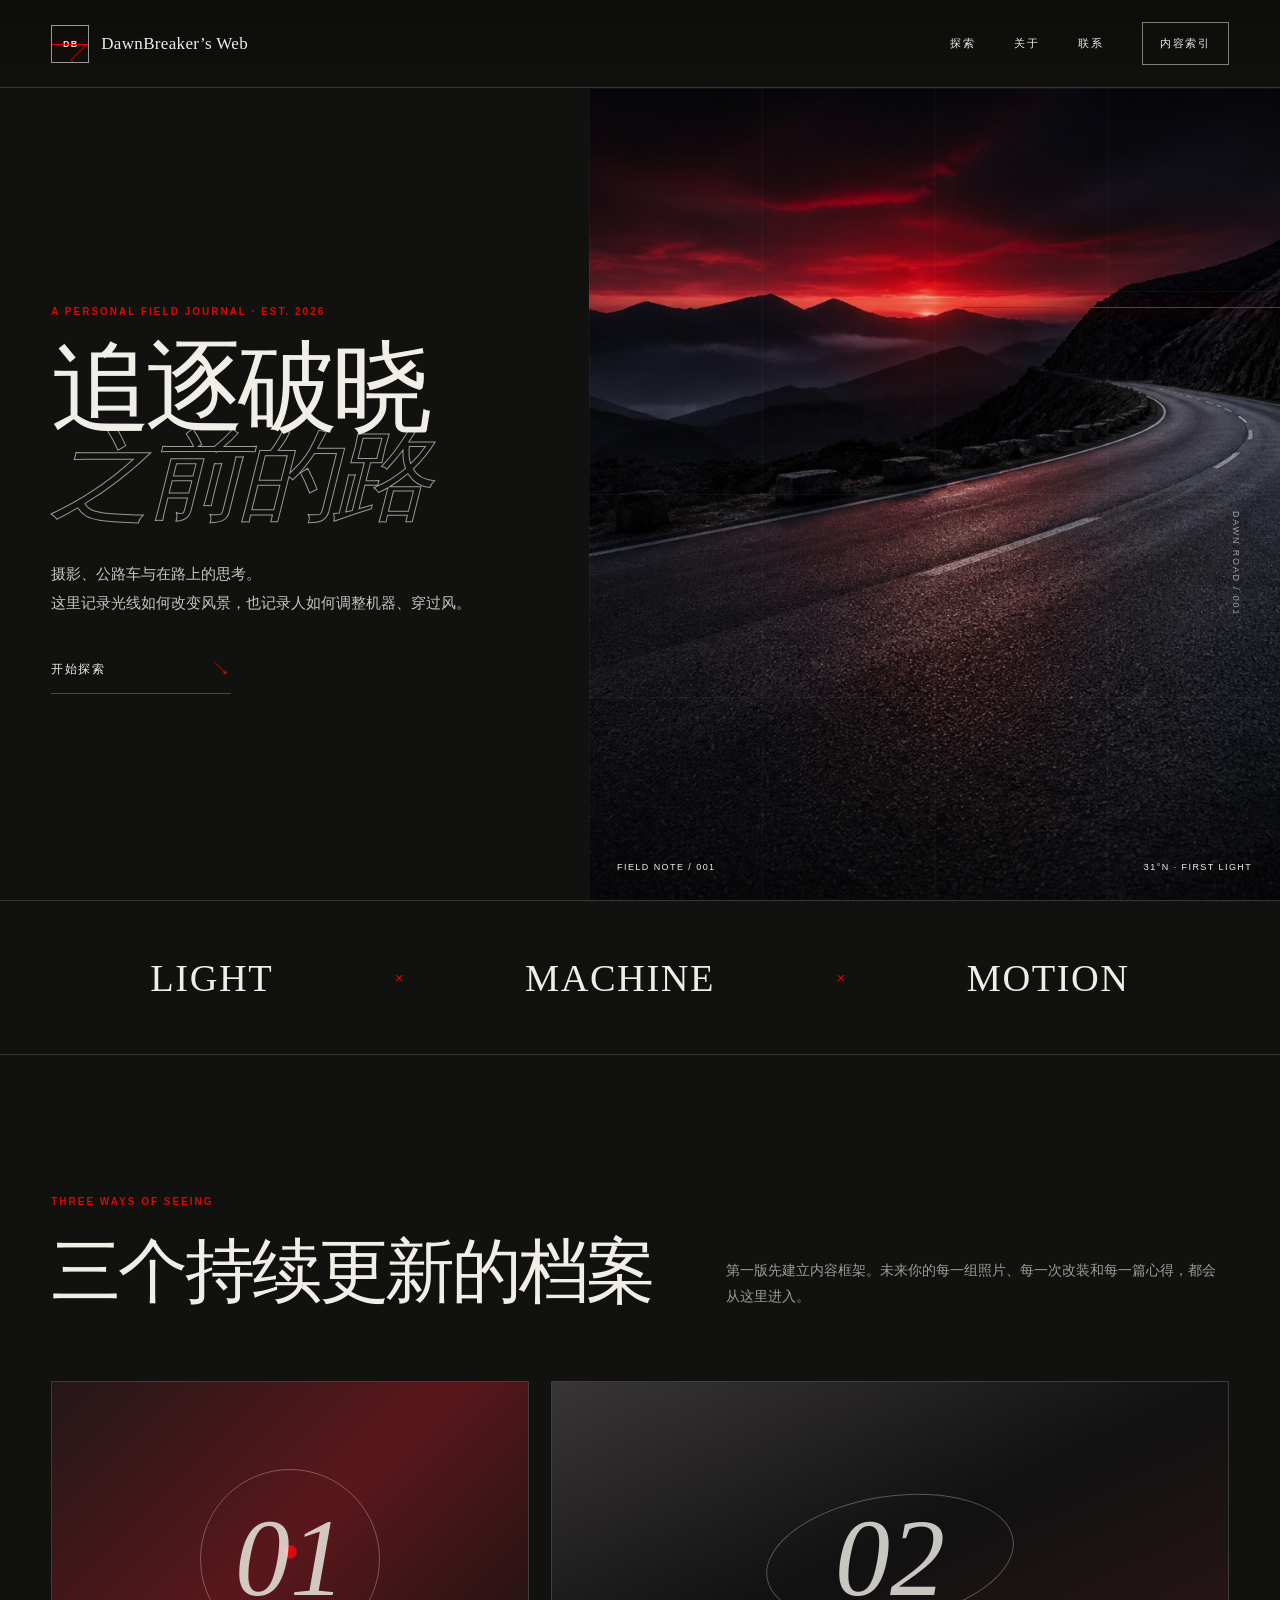
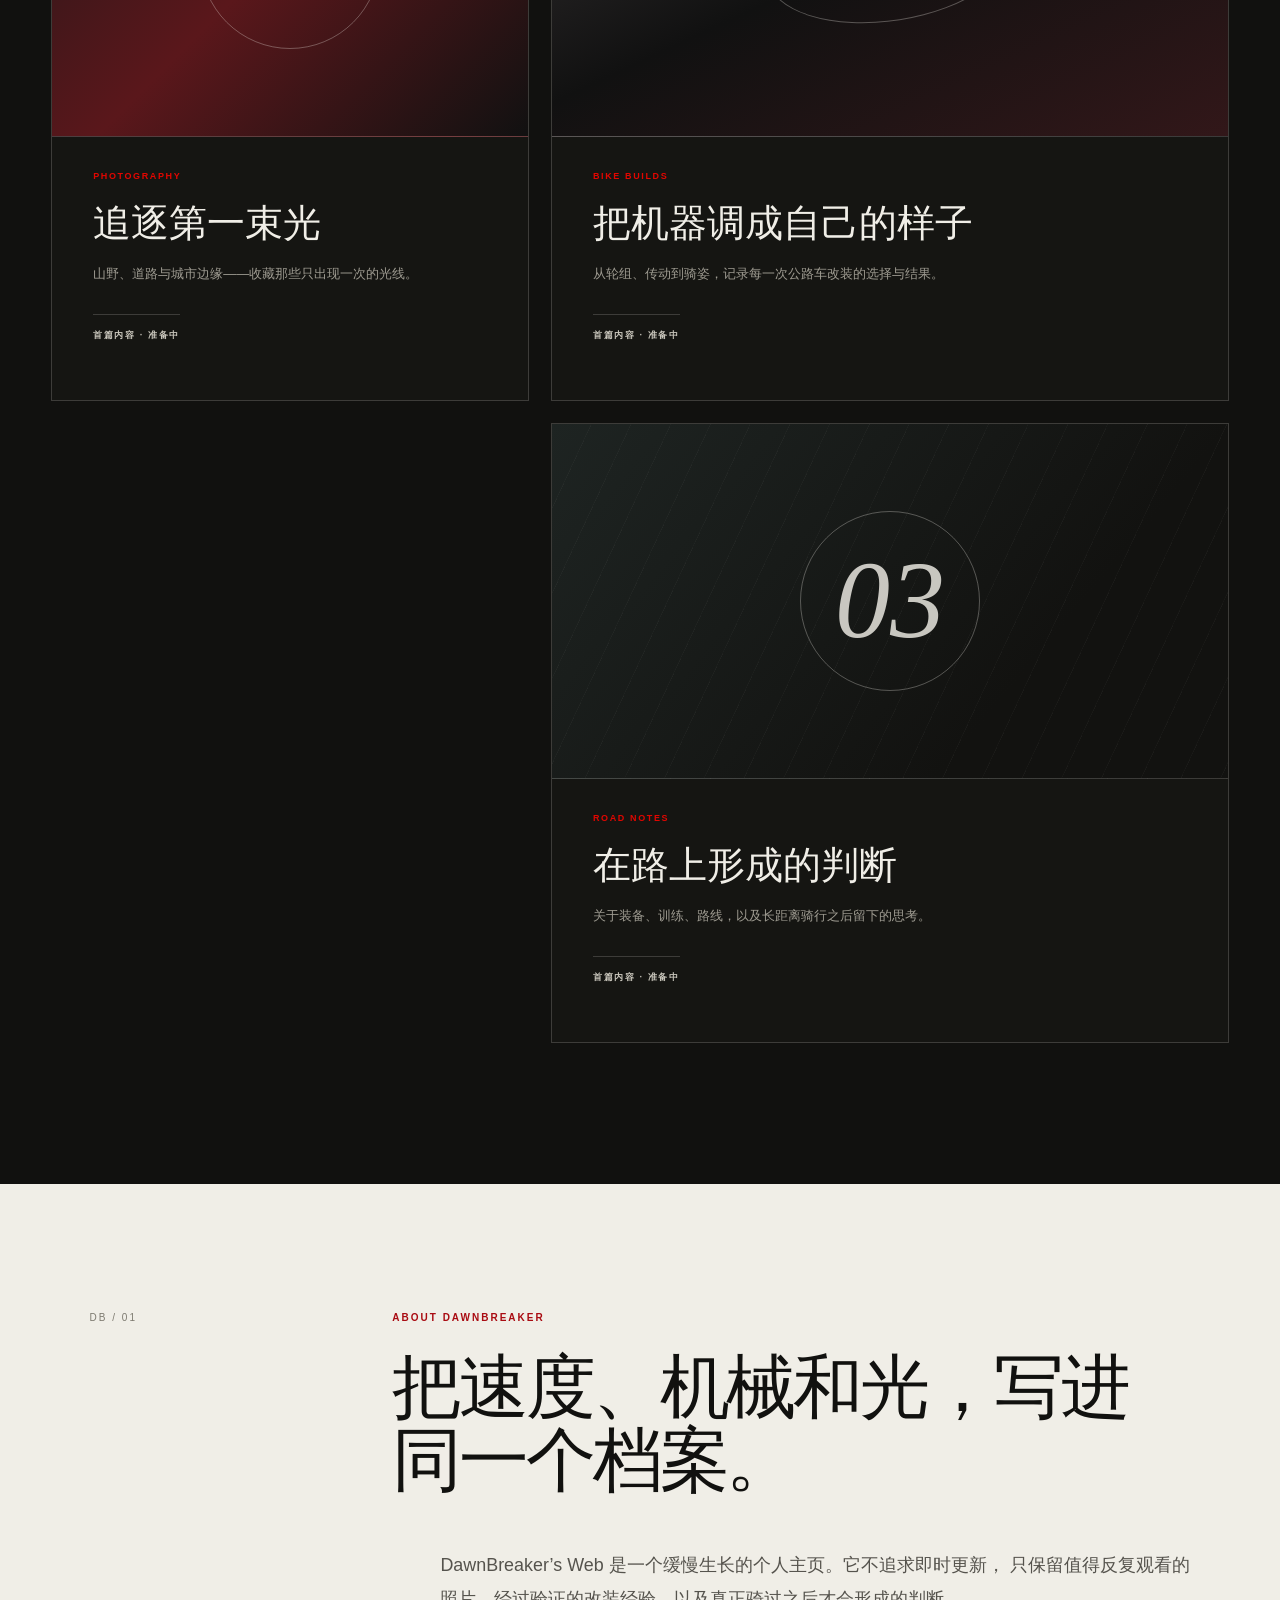
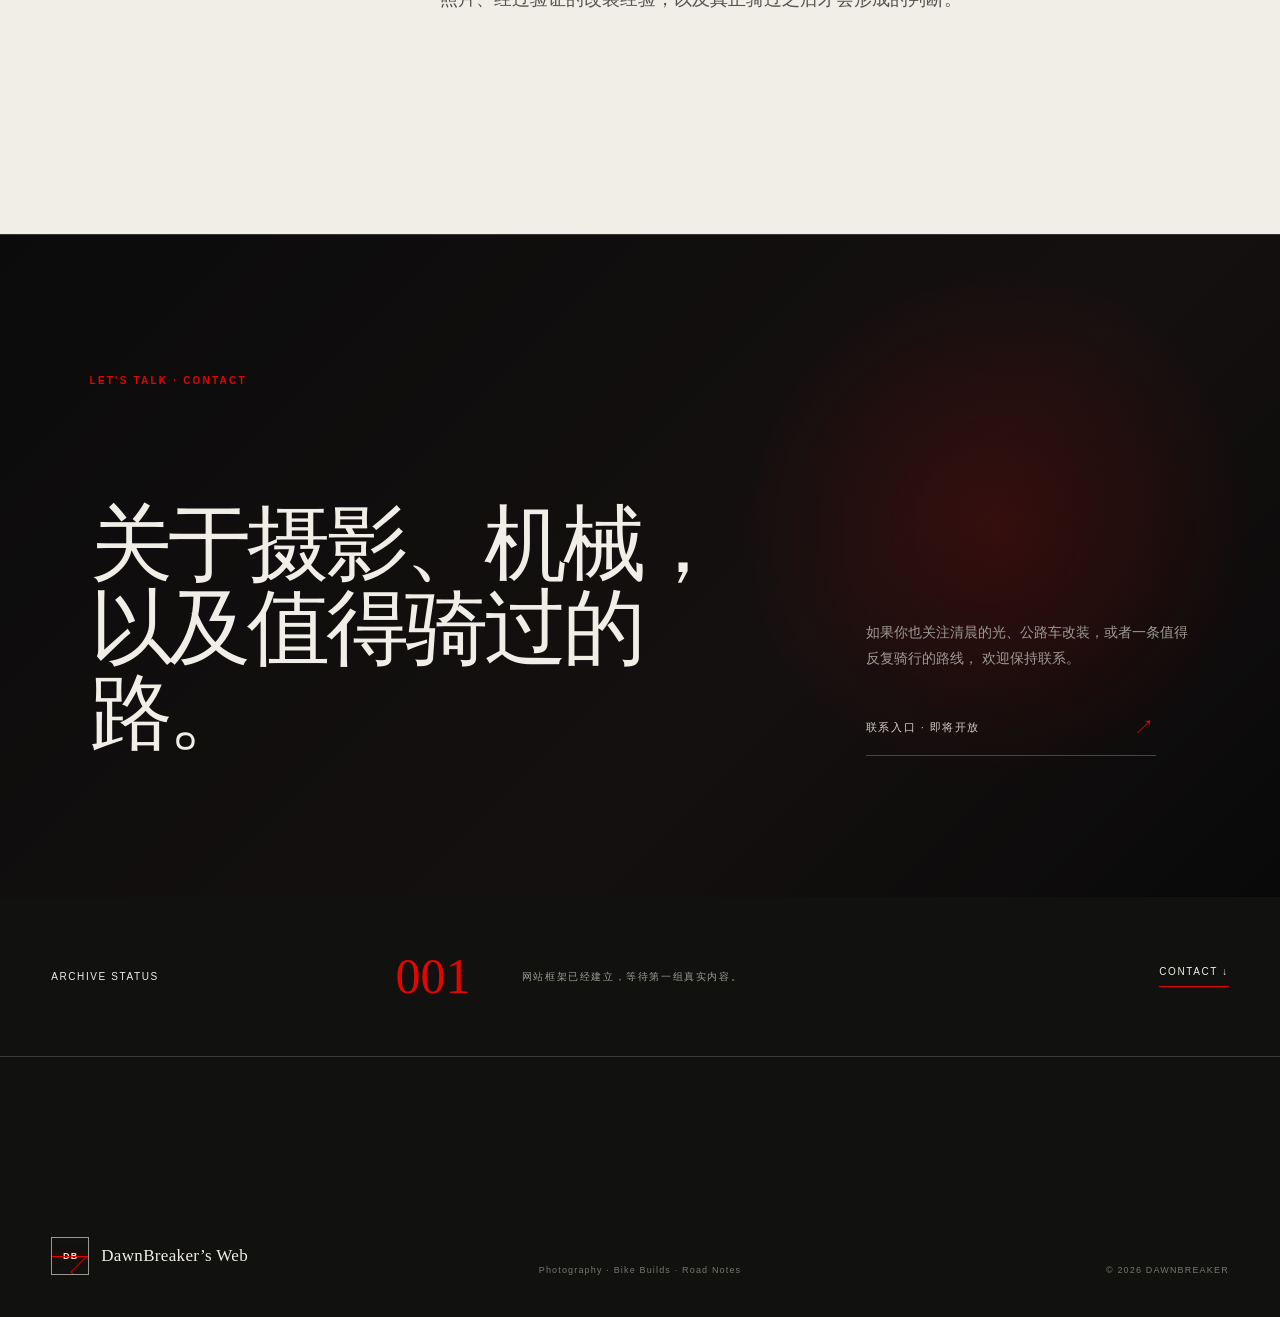
==== commit 7c2c1c41: "Optimize site assets and interactions Compress the hero image, improve metadata and motion performan" ====
--- a/index.html
+++ b/index.html
@@ -7,9 +7,16 @@
       name="description"
       content="摄影、公路车改装与骑行心得。一个关于光线、机械与道路的个人档案。"
     />
+    <meta name="theme-color" content="#11110f" />
+    <meta name="color-scheme" content="dark" />
+    <link rel="canonical" href="https://dawnbreaker91-lz.github.io/dawnbreaker-web/" />
+    <link rel="preload" as="image" href="./hero-dawn-road.jpg" fetchpriority="high" />
     <meta property="og:title" content="DawnBreaker’s Web" />
     <meta property="og:description" content="摄影、公路车改装与骑行心得。一个关于光线、机械与道路的个人档案。" />
-    <meta property="og:image" content="https://dawnbreaker91-lz.github.io/dawnbreaker-web/hero-dawn-road.png" />
+    <meta property="og:type" content="website" />
+    <meta property="og:locale" content="zh_CN" />
+    <meta property="og:image" content="https://dawnbreaker91-lz.github.io/dawnbreaker-web/hero-dawn-road.jpg" />
+    <meta property="og:image:alt" content="红色破晓天空下蜿蜒穿过山脉的公路" />
     <title>DawnBreaker’s Web — Photography, Bikes &amp; Road Notes</title>
     <link rel="stylesheet" href="./styles.css" />
   </head>
@@ -157,6 +164,6 @@
         <p>© 2026 DAWNBREAKER</p>
       </footer>
     </main>
-    <script src="./interactions.js"></script>
+    <script src="./interactions.js" defer></script>
   </body>
 </html>
--- a/styles.css
+++ b/styles.css
@@ -297,7 +297,7 @@
   overflow: hidden;
   background-image:
     linear-gradient(90deg, rgba(9, 9, 9, 0.12), transparent 38%),
-    url("./hero-dawn-road.png");
+    url("./hero-dawn-road.jpg");
   background-position: center calc(50% + var(--hero-shift));
   background-size: cover;
   will-change: background-position;
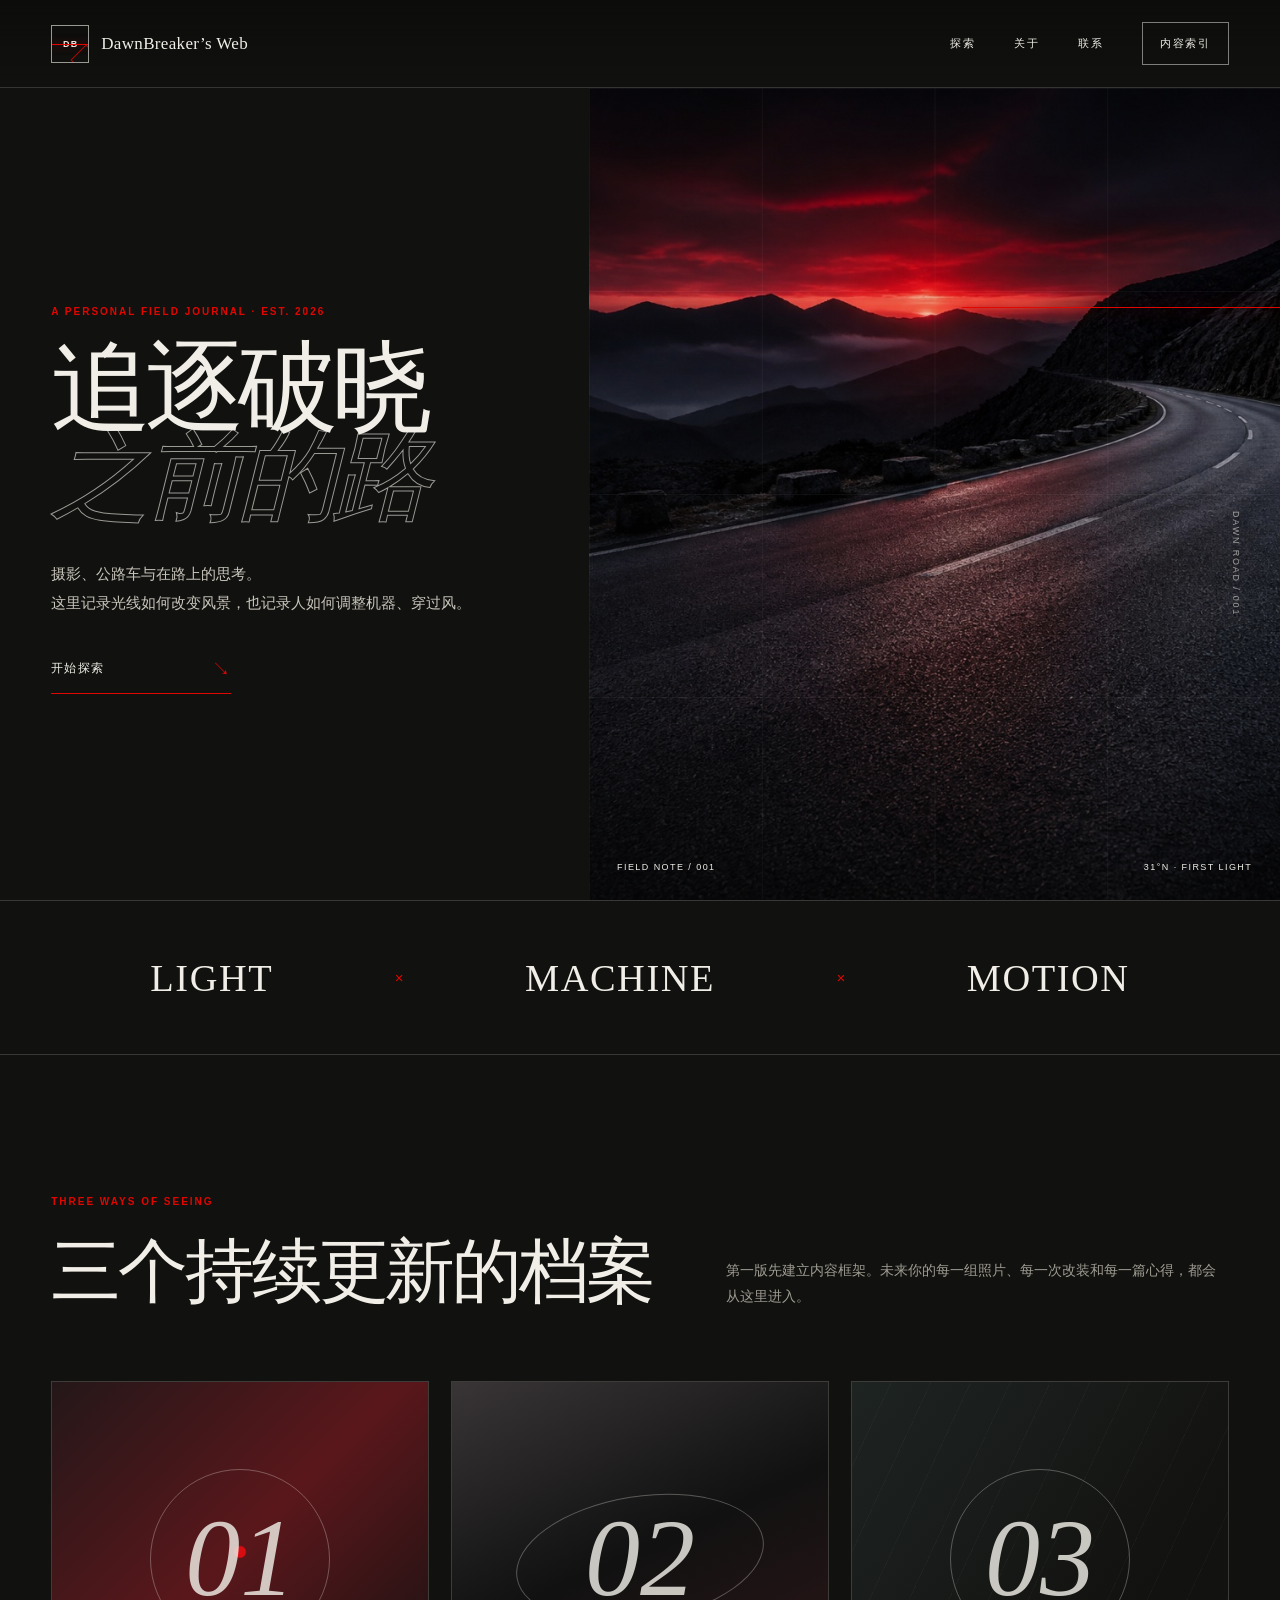
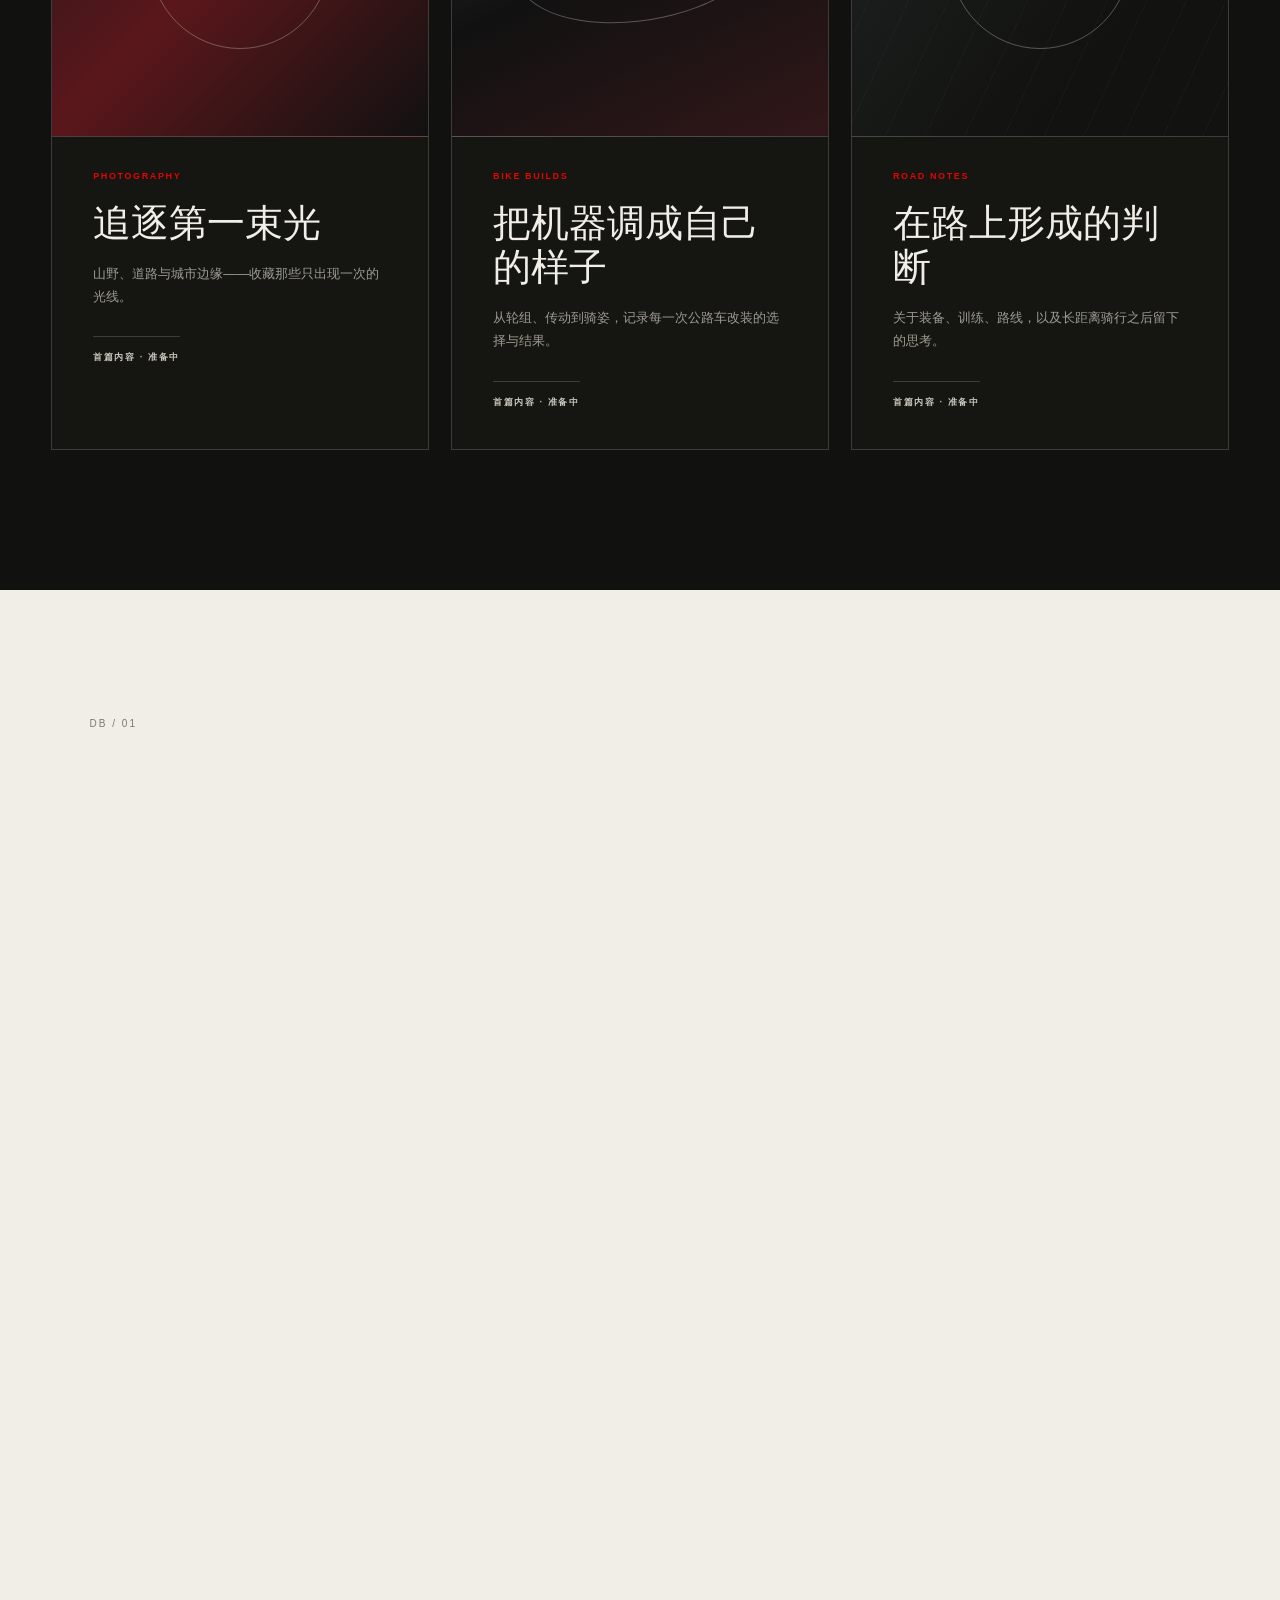
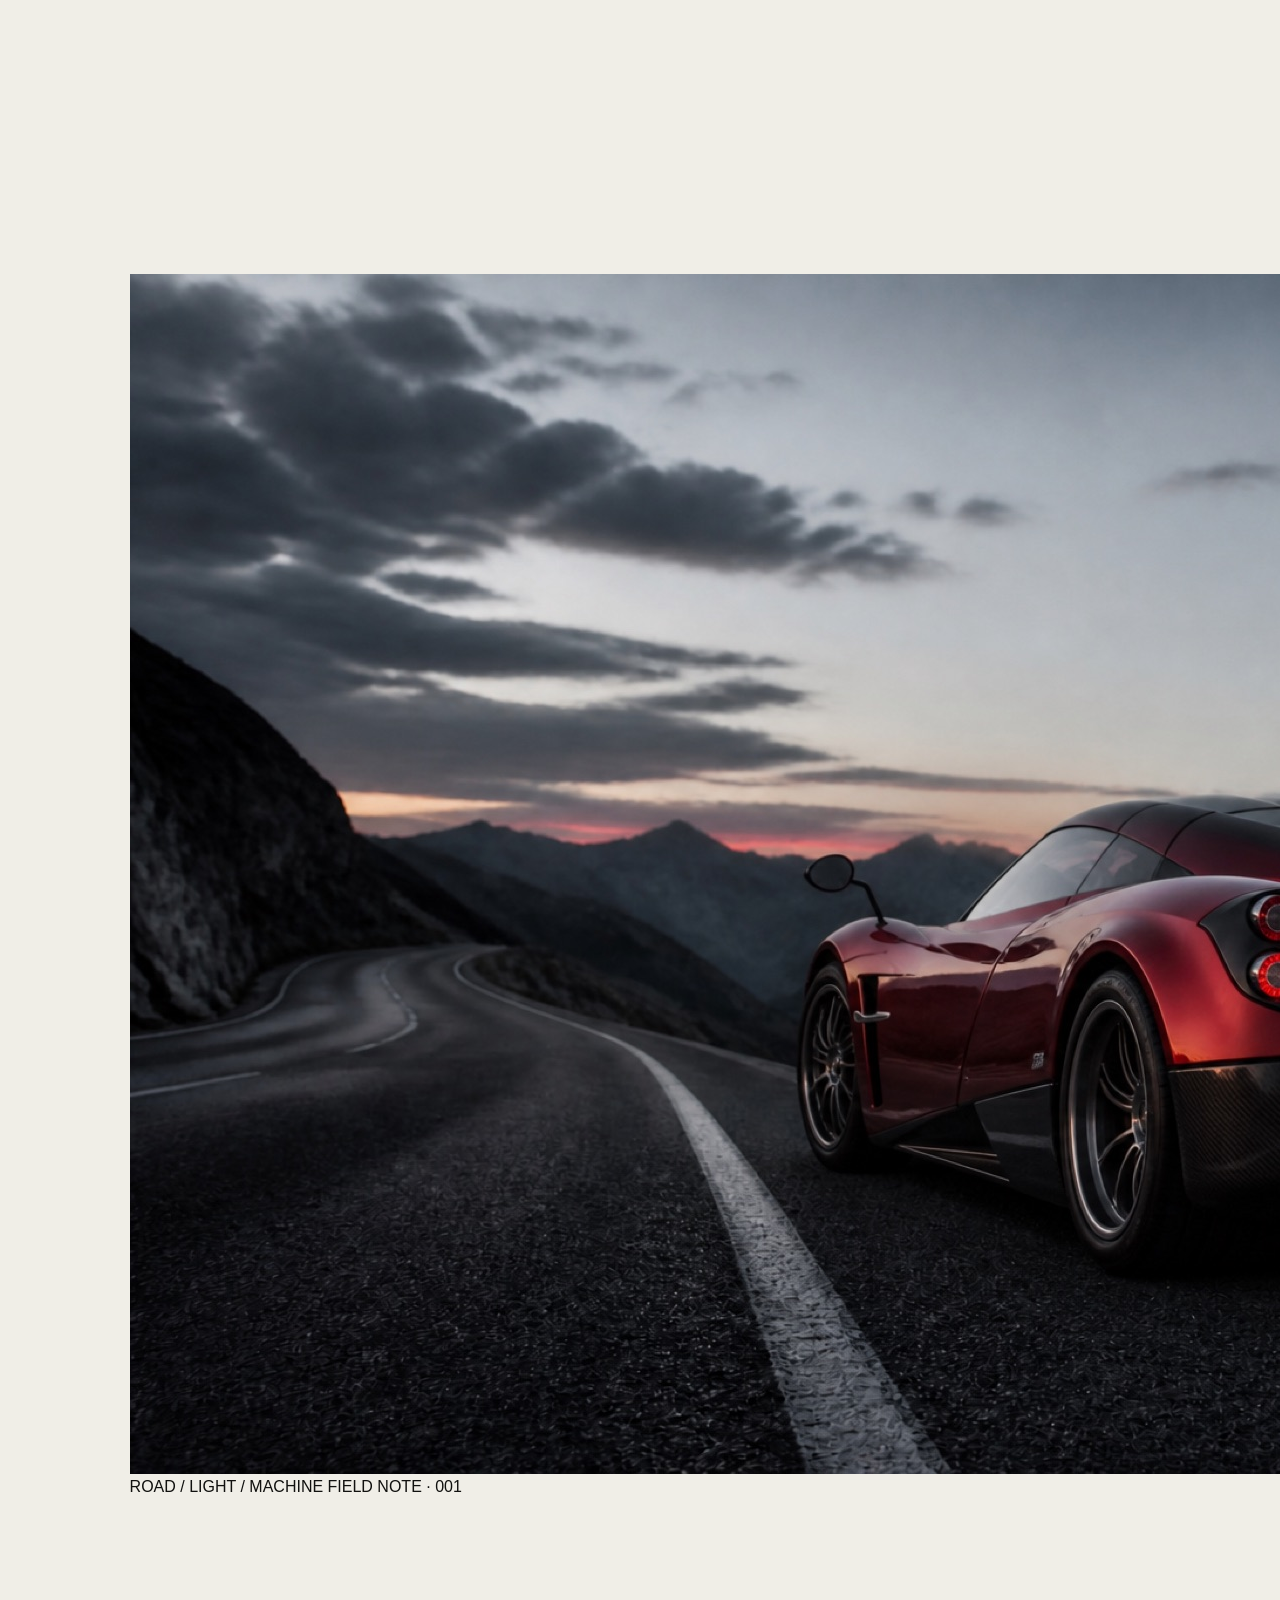
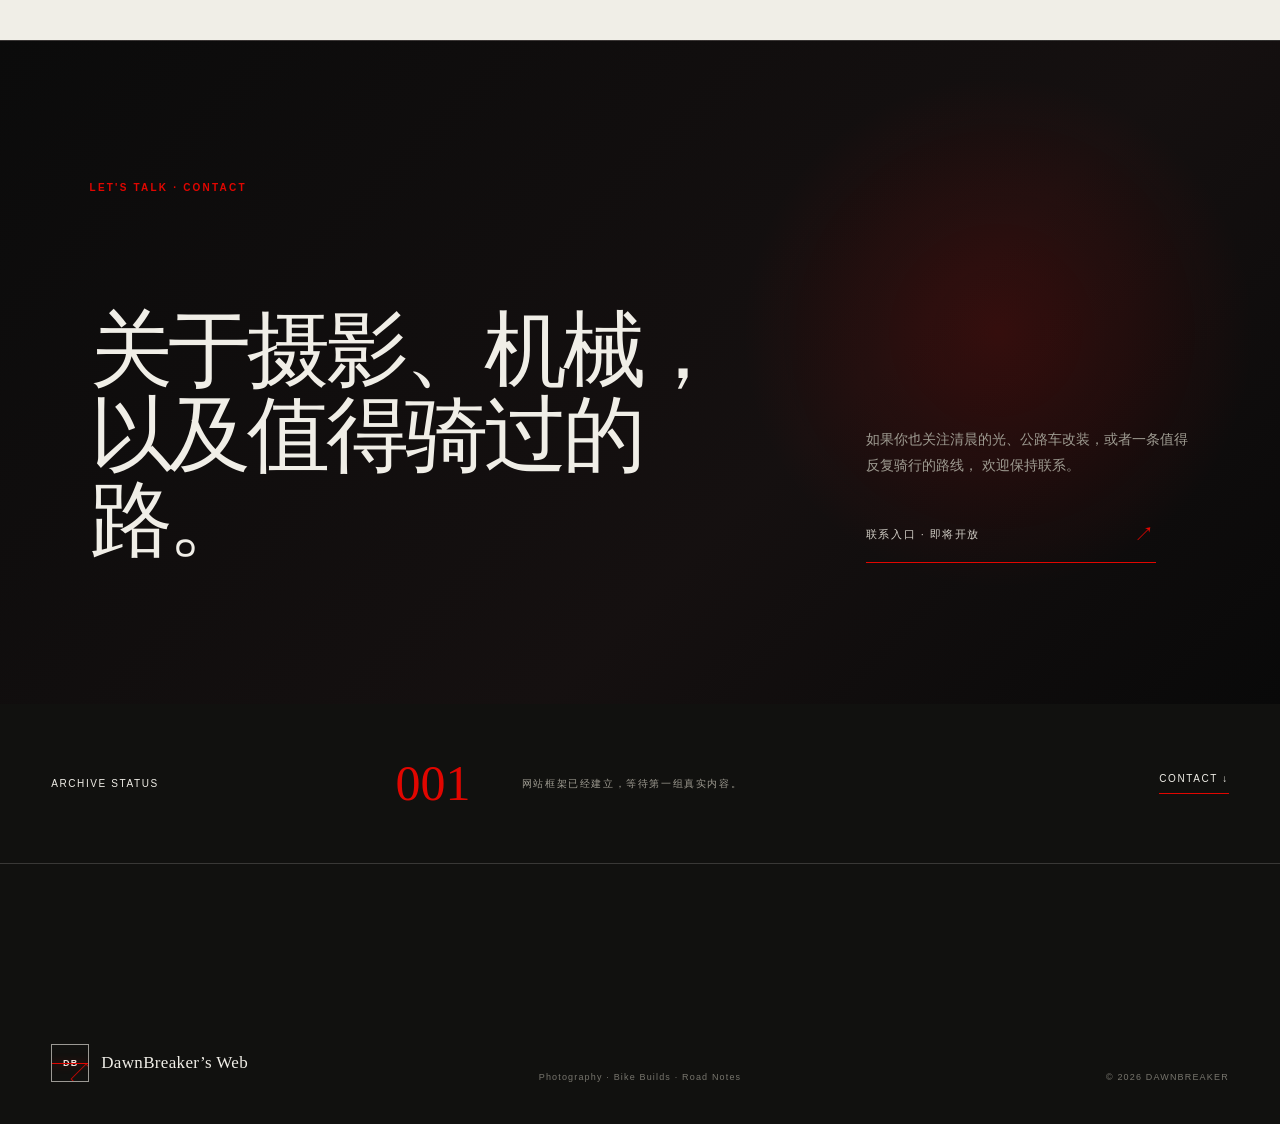
==== commit 44199999: "Add Pagani image to about section" ====
--- a/index.html
+++ b/index.html
@@ -128,6 +128,22 @@
             只保留值得反复观看的照片、经过验证的改装经验，以及真正骑过之后才会形成的判断。
           </p>
         </div>
+        <figure class="about-image">
+          <div class="about-image-frame">
+            <img
+              src="./about-dawn-pagani.jpg"
+              alt="破晓前停在山路上的红色帕加尼跑车"
+              width="1800"
+              height="1200"
+              loading="lazy"
+              decoding="async"
+            />
+          </div>
+          <figcaption>
+            <span>ROAD / LIGHT / MACHINE</span>
+            <span>FIELD NOTE · 001</span>
+          </figcaption>
+        </figure>
       </section>
 
       <section class="contact" id="contact" data-reveal>
--- a/styles.css
+++ b/styles.css
@@ -449,17 +449,10 @@
   box-shadow: 0 30px 70px rgba(0, 0, 0, 0.3);
 }
 
-.feature-photo {
-  grid-column: span 5;
-}
-
+.feature-photo,
 .feature-bike,
 .feature-notes {
-  grid-column: span 7;
-}
-
-.feature-notes {
-  grid-column: 6 / span 7;
+  grid-column: span 4;
 }
 
 .feature-art {
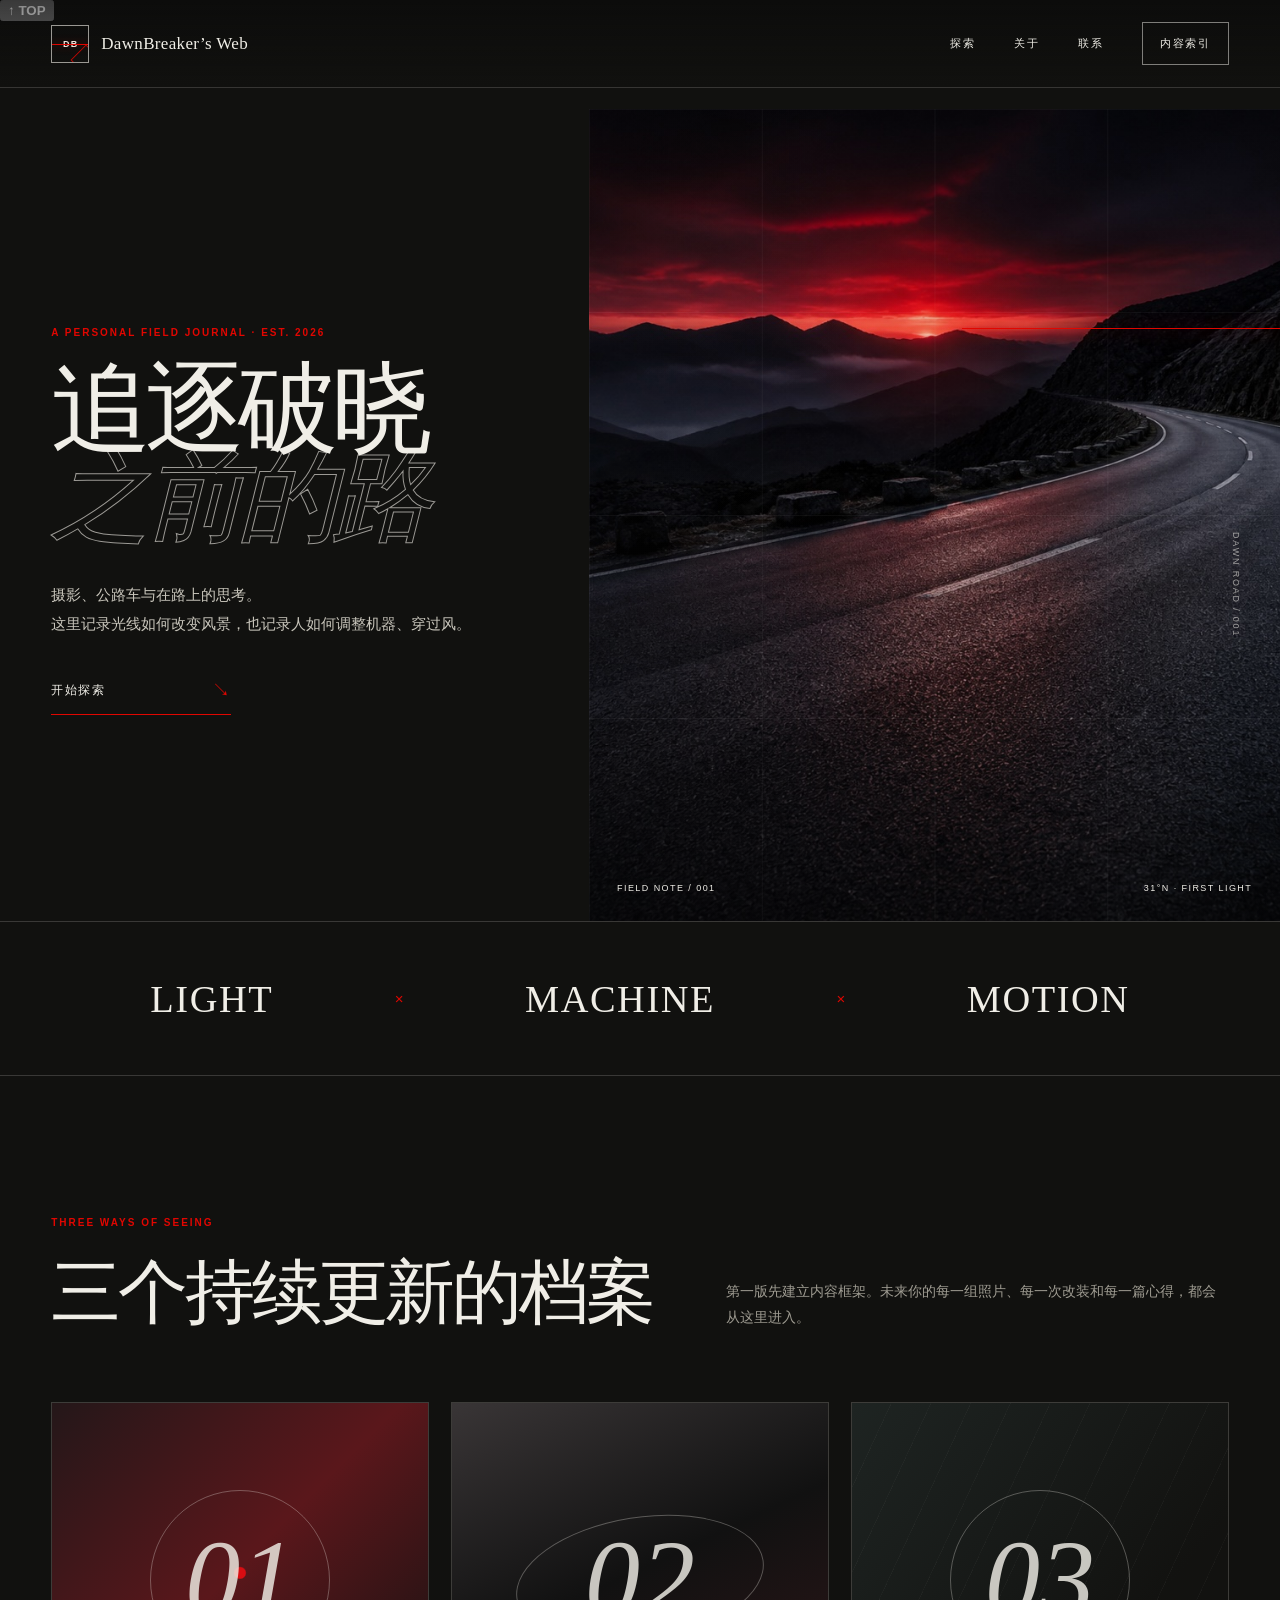
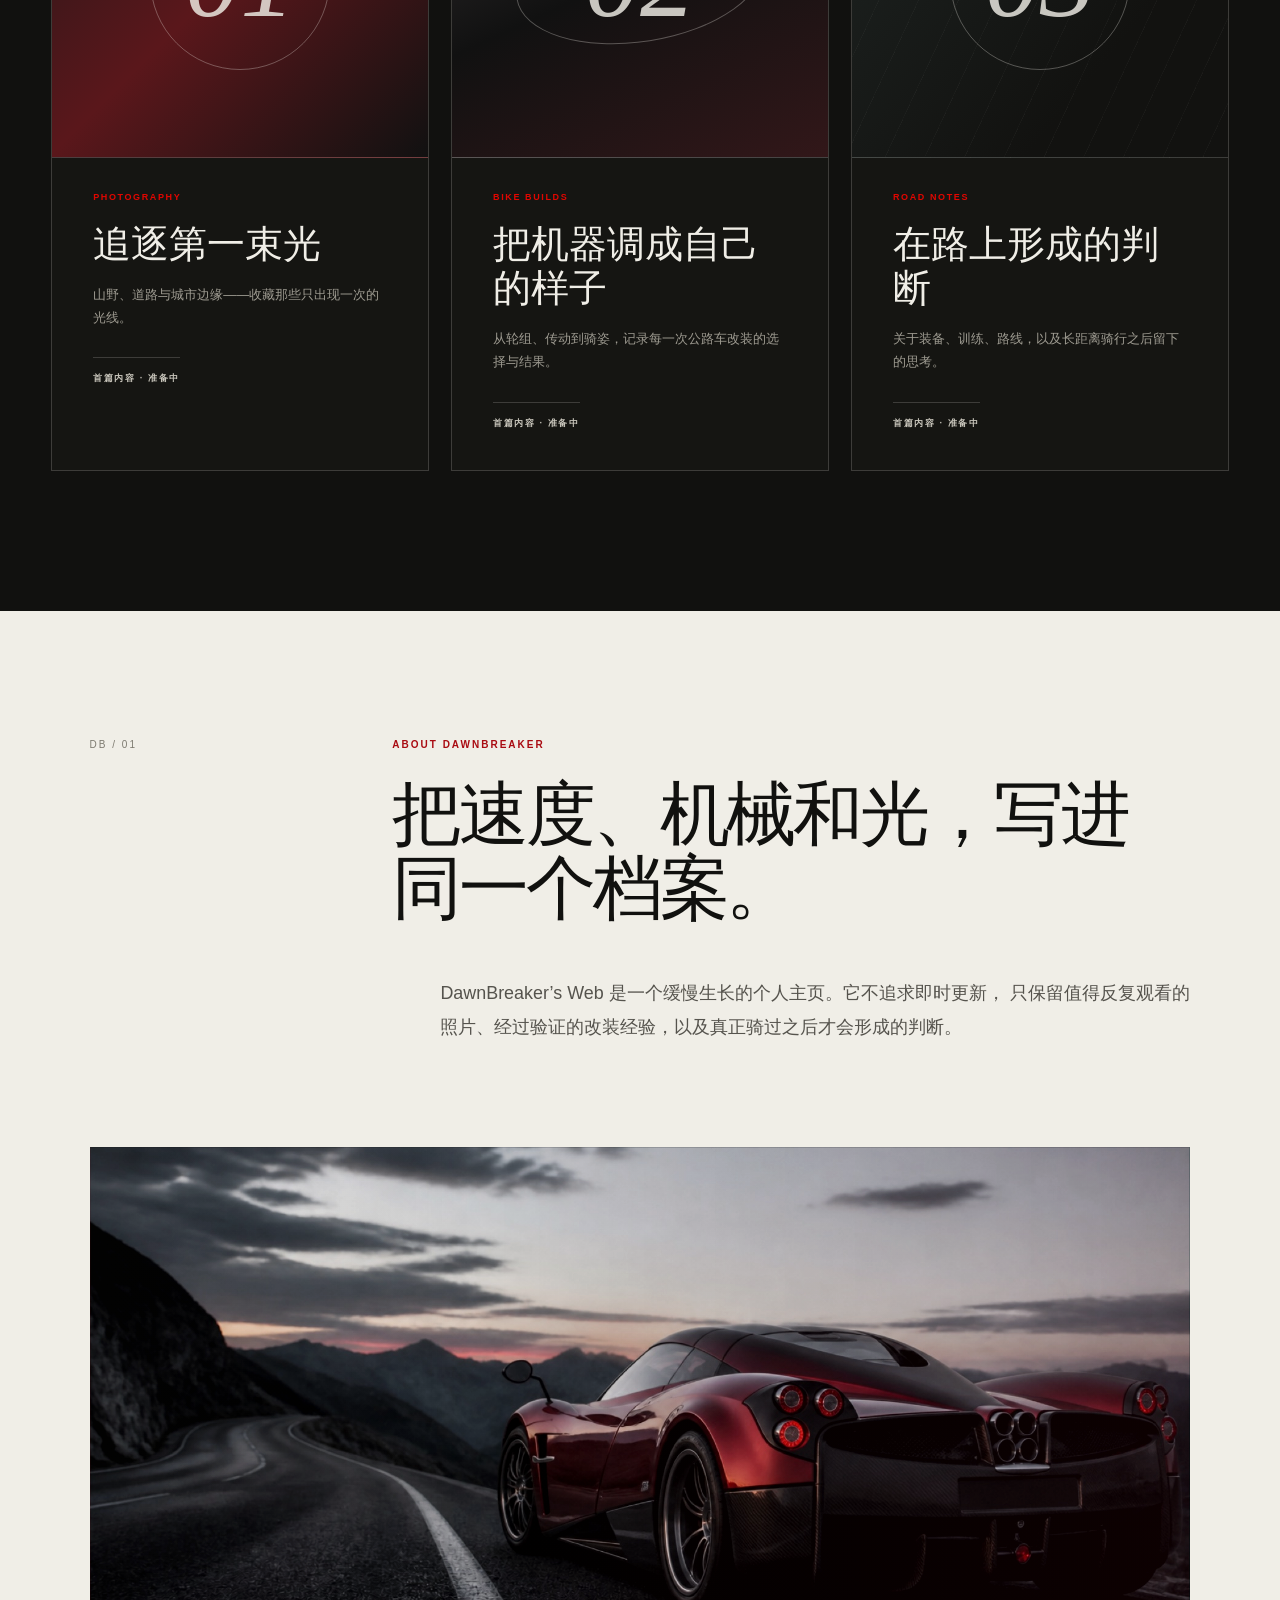
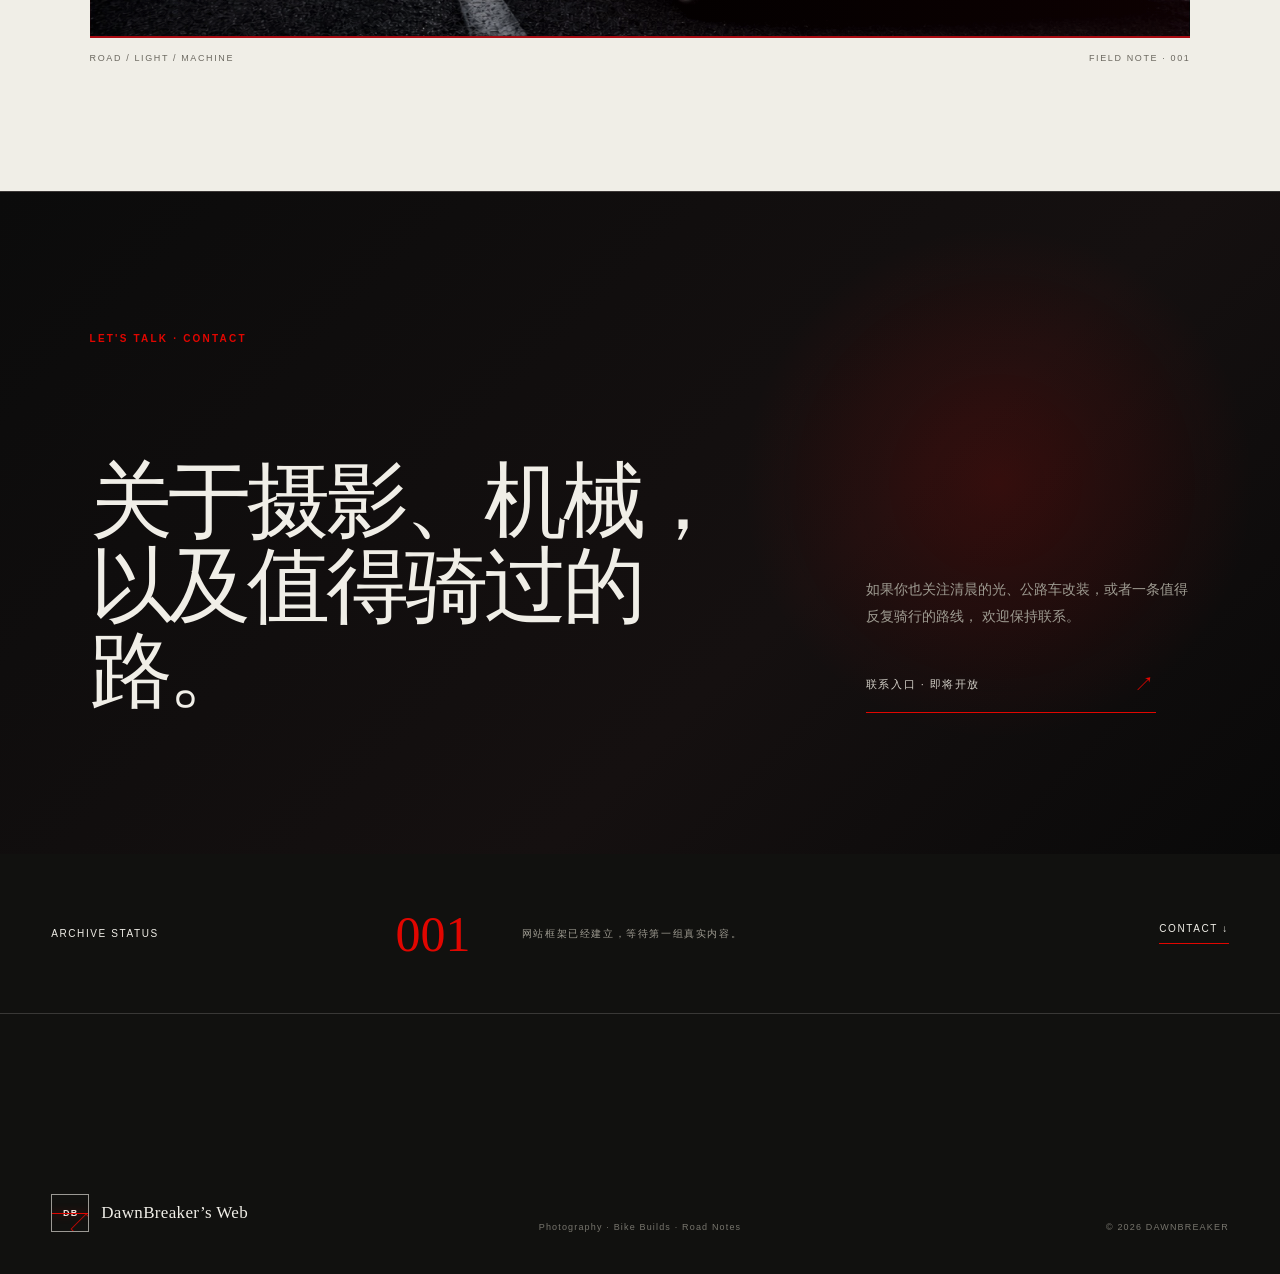
==== commit 7f0a195d: "Add creative back-to-top control" ====
--- a/index.html
+++ b/index.html
@@ -27,6 +27,16 @@
         <i></i>
       </div>
       <div class="scroll-progress" aria-hidden="true"></div>
+      <button
+        class="back-to-top"
+        type="button"
+        aria-label="返回页面顶部"
+        aria-hidden="true"
+        tabindex="-1"
+      >
+        <span aria-hidden="true">↑</span>
+        <b aria-hidden="true">TOP</b>
+      </button>
       <header class="site-header">
         <a class="brand" href="#top" aria-label="DawnBreaker’s Web 首页">
           <span class="brand-logo" aria-hidden="true"><b>DB</b></span>
--- a/styles.css
+++ b/styles.css
@@ -555,6 +555,7 @@
 .about {
   display: grid;
   grid-template-columns: 0.55fr 1.45fr;
+  row-gap: clamp(70px, 8vw, 120px);
   min-height: 650px;
   padding: clamp(80px, 10vw, 170px) clamp(24px, 7vw, 130px);
   background: var(--paper);
@@ -577,6 +578,53 @@
   color: #55534d;
   font-size: clamp(15px, 1.4vw, 19px);
   line-height: 1.9;
+}
+
+.about-image {
+  grid-column: 1 / -1;
+  margin: 0;
+}
+
+.about-image-frame {
+  position: relative;
+  aspect-ratio: 2.25 / 1;
+  overflow: hidden;
+  background: #171817;
+}
+
+.about-image-frame::after {
+  position: absolute;
+  inset: 0;
+  border: 1px solid rgba(17, 17, 15, 0.16);
+  background: linear-gradient(90deg, rgba(17, 17, 15, 0.12), transparent 36%, rgba(169, 11, 18, 0.08));
+  content: "";
+  pointer-events: none;
+}
+
+.about-image img {
+  display: block;
+  width: 100%;
+  height: 100%;
+  object-fit: cover;
+  object-position: center 58%;
+  filter: saturate(0.82) contrast(1.04);
+  transition: transform 900ms cubic-bezier(0.22, 1, 0.36, 1), filter 500ms ease;
+}
+
+.about-image:hover img {
+  transform: scale(1.018);
+  filter: saturate(0.94) contrast(1.04);
+}
+
+.about-image figcaption {
+  display: flex;
+  justify-content: space-between;
+  gap: 24px;
+  padding-top: 15px;
+  border-top: 2px solid #a90b12;
+  color: #6b6860;
+  font-size: 9px;
+  letter-spacing: 0.18em;
 }
 
 .contact {
@@ -805,6 +853,19 @@
     height: 260px;
   }
 
+  .about-image-frame {
+    aspect-ratio: 4 / 3;
+  }
+
+  .about-image img {
+    object-position: 58% center;
+  }
+
+  .about-image figcaption {
+    flex-direction: column;
+    gap: 8px;
+  }
+
   .index-strip {
     grid-template-columns: auto 1fr;
   }
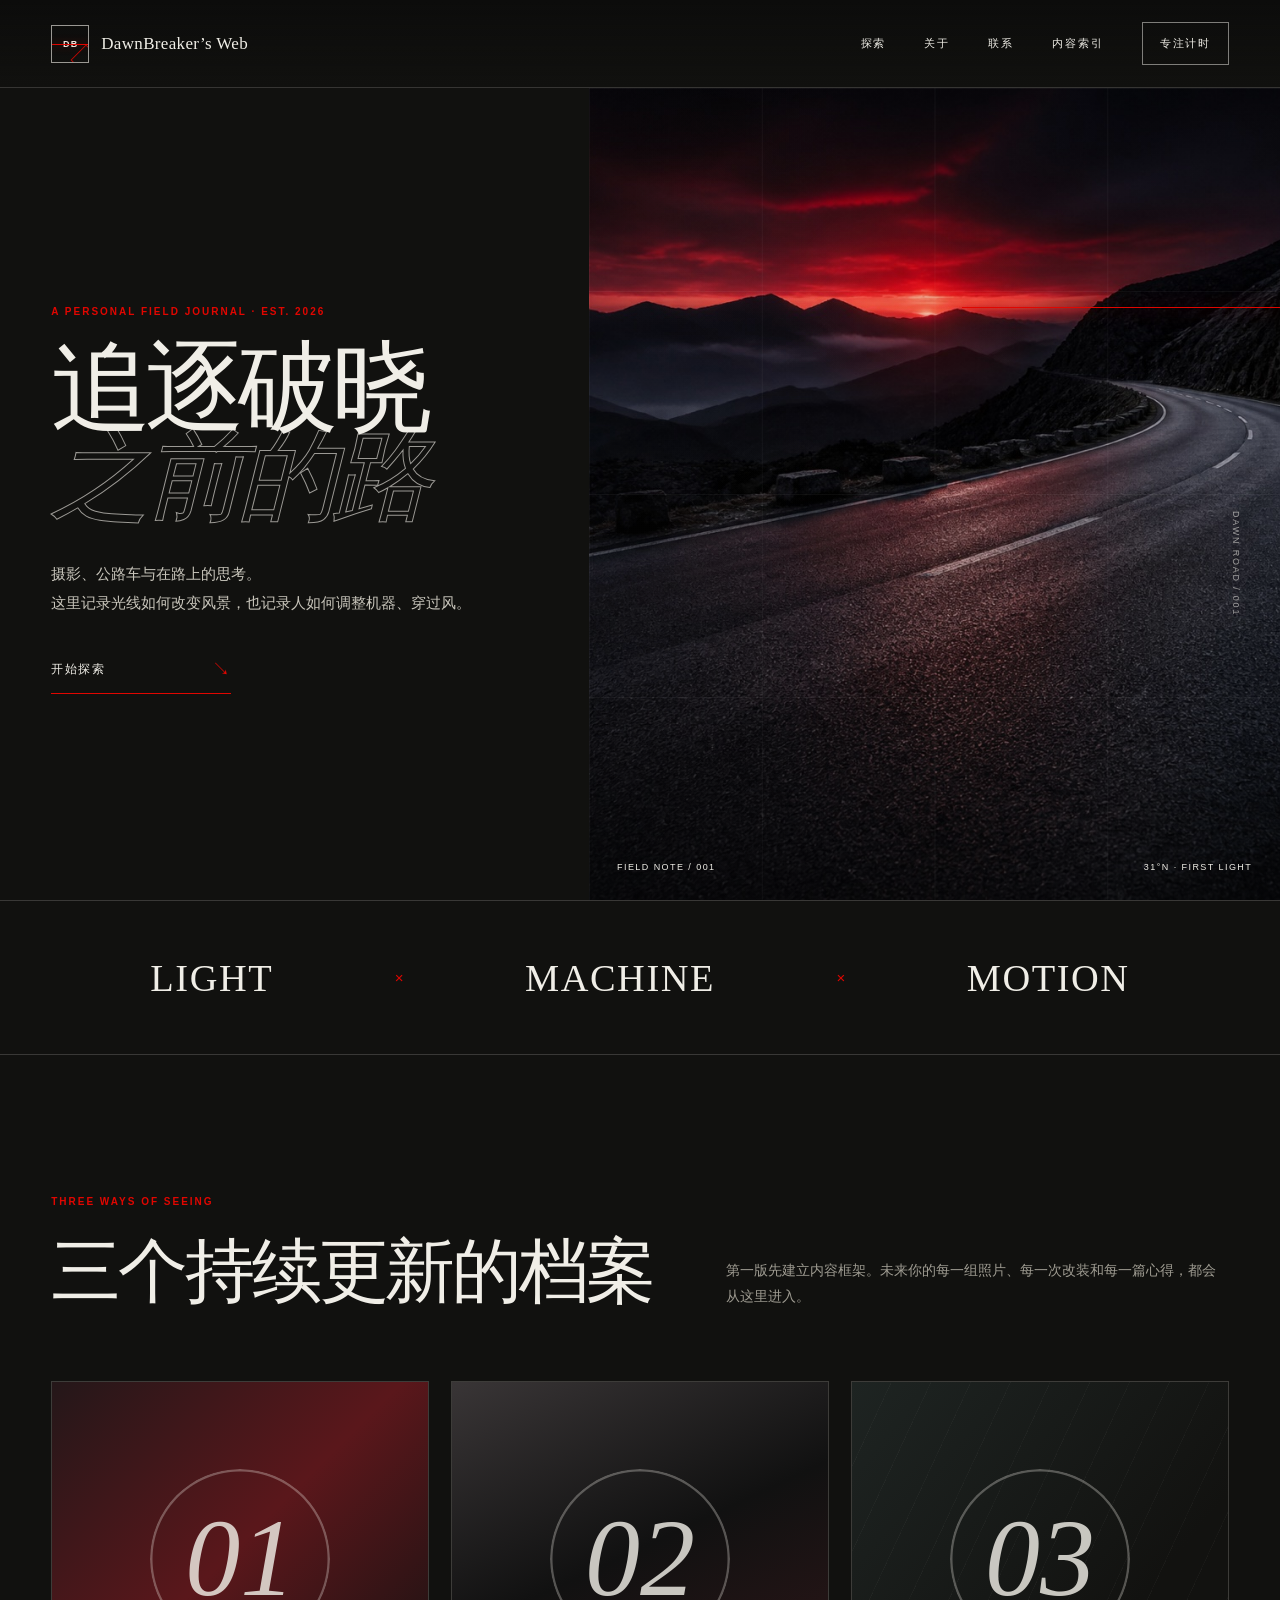
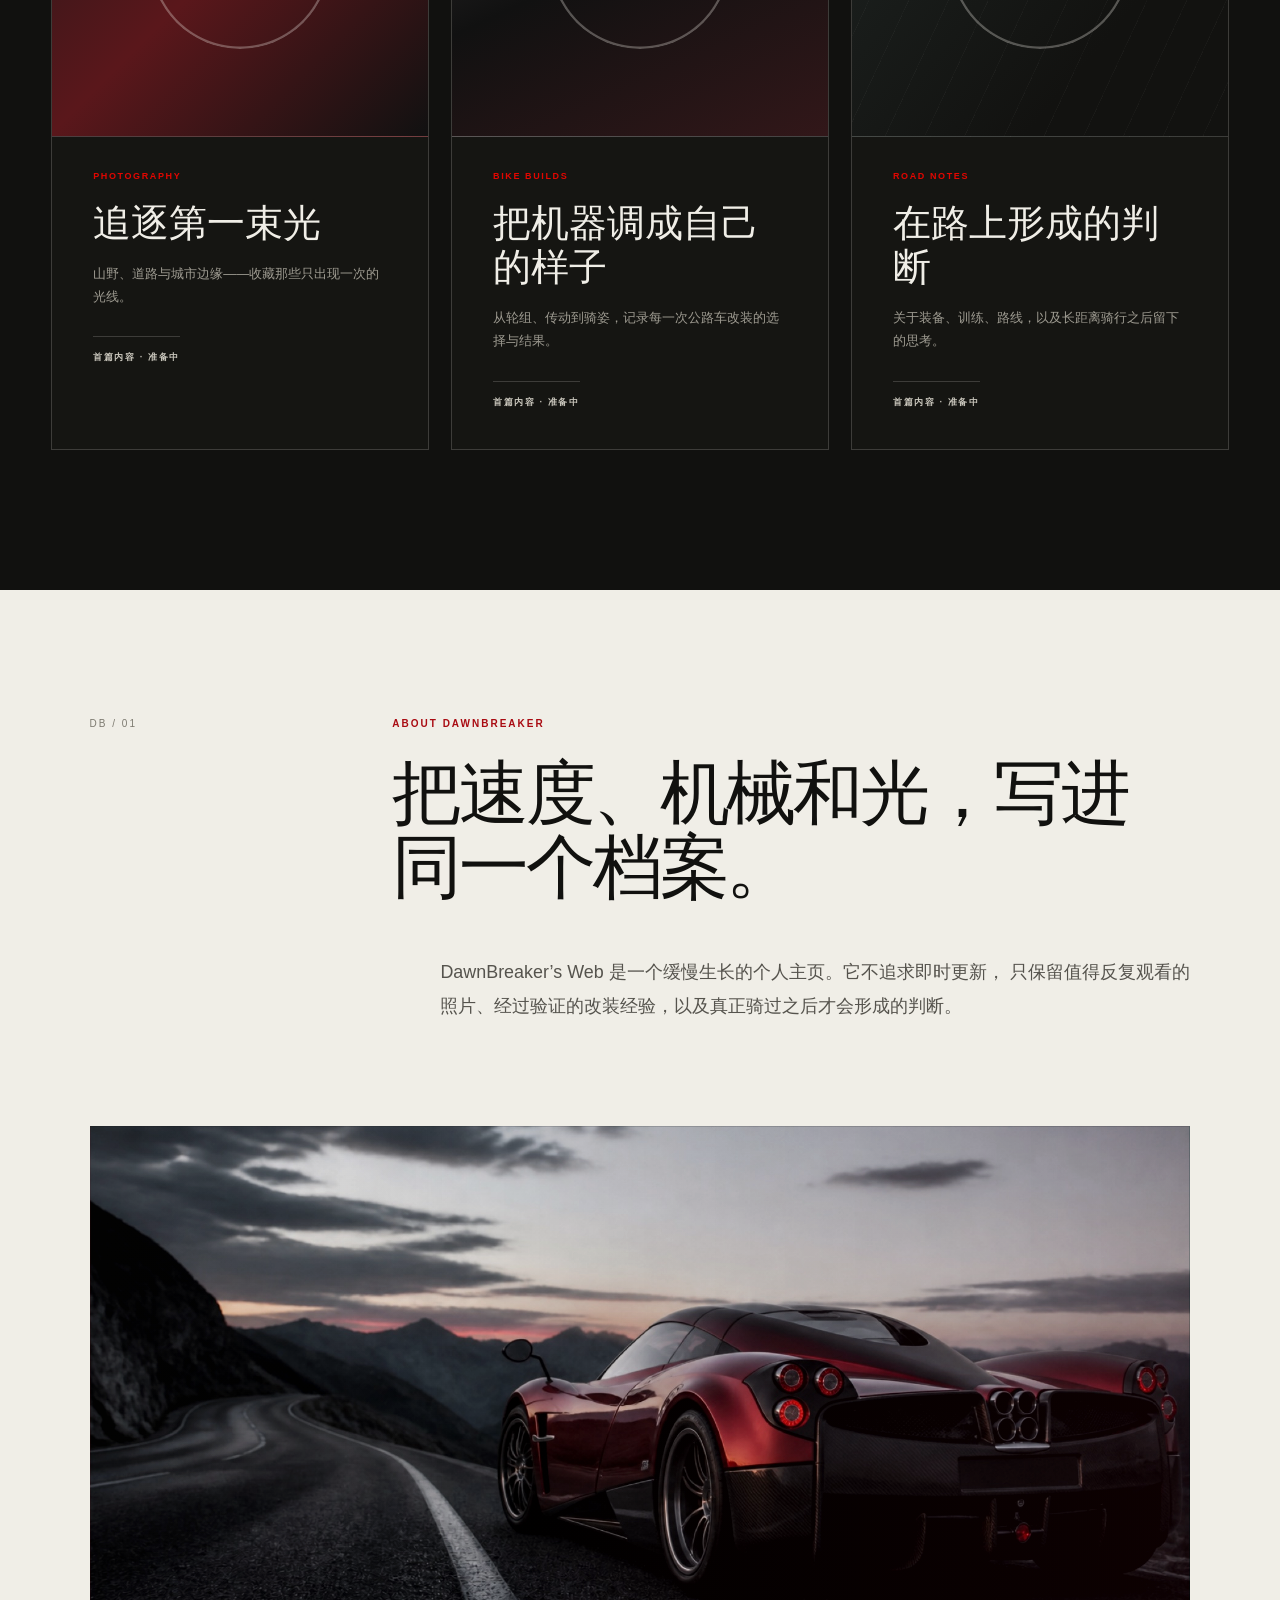
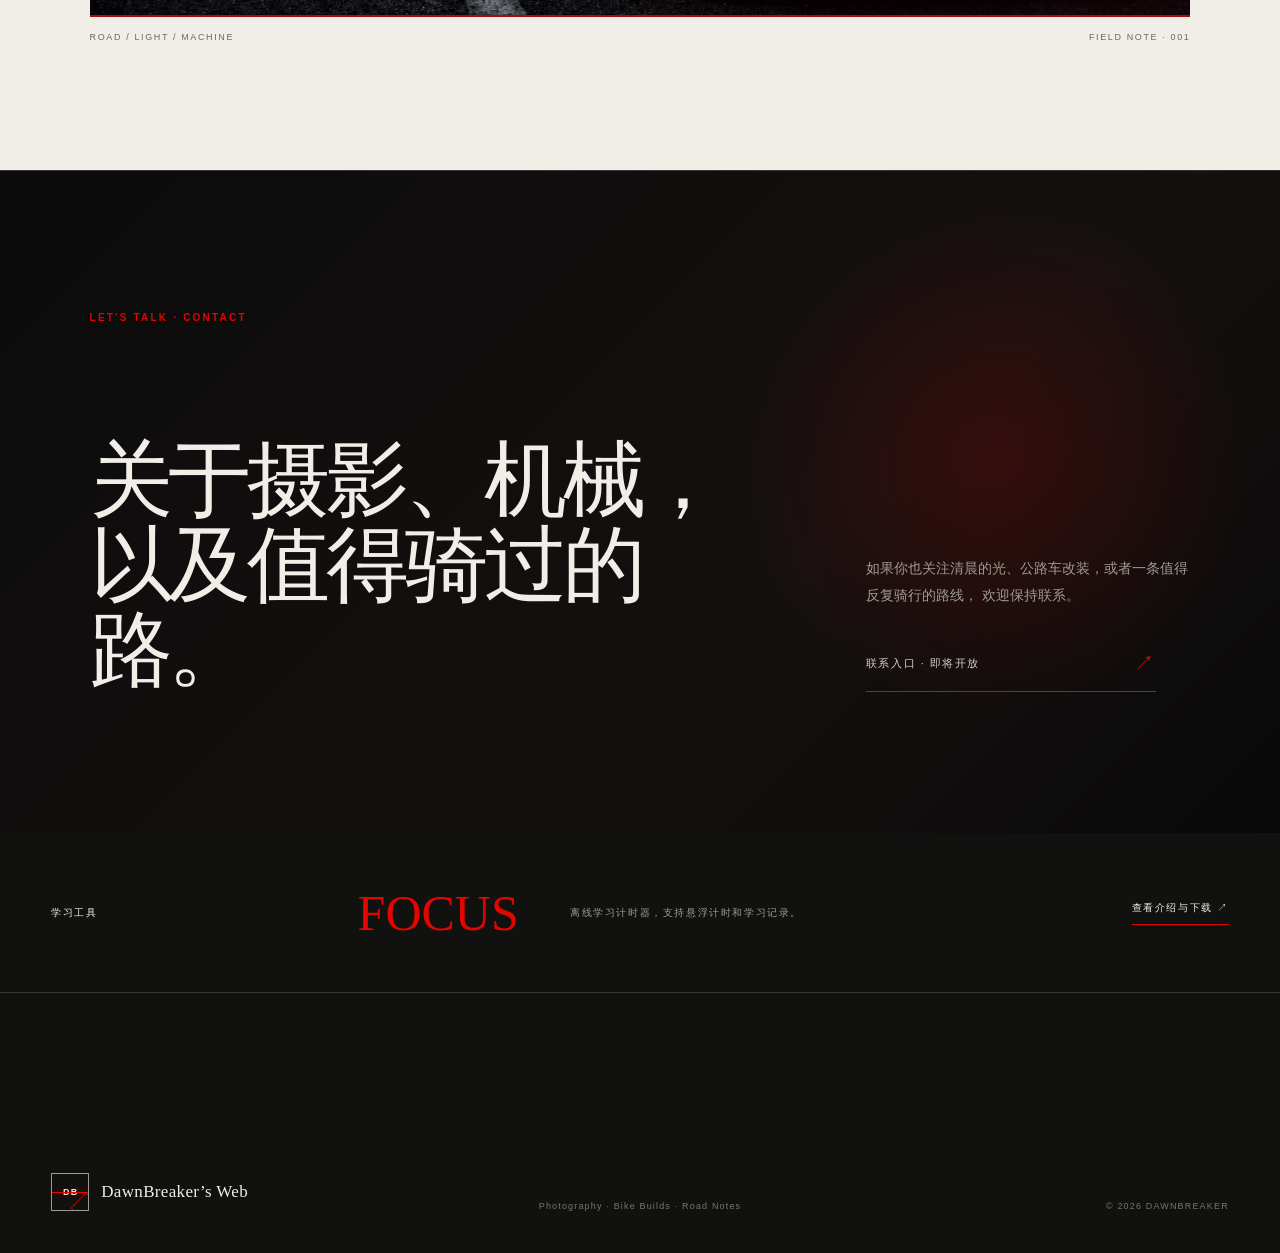
==== commit e1c83ab8: "Publish FOCUS introduction and platform downloads" ====
--- a/index.html
+++ b/index.html
@@ -46,7 +46,8 @@
           <a href="#stories">探索</a>
           <a href="#about">关于</a>
           <a href="#contact">联系</a>
-          <a class="nav-index" href="#index">内容索引</a>
+          <a href="#index">内容索引</a>
+          <a class="nav-index" href="./focus.html">专注计时</a>
         </nav>
       </header>
 
@@ -173,12 +174,10 @@
       </section>
 
       <section class="index-strip" id="index" data-reveal>
-        <p>ARCHIVE STATUS</p>
-        <strong>001</strong>
-        <span>网站框架已经建立，等待第一组真实内容。</span>
-        <a href="#contact" aria-label="前往联系区域">
-          CONTACT ↓
-        </a>
+        <p>学习工具</p>
+        <strong lang="en">FOCUS</strong>
+        <span>离线学习计时器，支持悬浮计时和学习记录。</span>
+        <a href="./focus.html">查看介绍与下载 ↗</a>
       </section>
 
       <footer>
--- a/styles.css
+++ b/styles.css
@@ -6,6 +6,12 @@
   --accent: #e10600;
   --scroll-progress: 0%;
   --hero-shift: 0px;
+}
+
+@property --ring-fill {
+  syntax: "<angle>";
+  inherits: false;
+  initial-value: 0deg;
 }
 
 * {
@@ -41,6 +47,141 @@
   background: var(--accent);
   box-shadow: 0 0 14px rgba(225, 6, 0, 0.8);
   pointer-events: none;
+}
+
+.back-to-top {
+  position: fixed;
+  z-index: 850;
+  right: clamp(18px, 2.4vw, 38px);
+  bottom: clamp(18px, 2.4vw, 38px);
+  display: grid;
+  place-content: center;
+  width: 68px;
+  height: 68px;
+  padding: 0;
+  overflow: hidden;
+  border: 0;
+  border-radius: 50%;
+  background: radial-gradient(circle, rgba(9, 9, 9, 0.98) 0 61%, transparent 62%), repeating-conic-gradient(from 0deg, rgba(240, 238, 231, 0.38) 0deg 1.4deg, transparent 1.4deg 12deg), rgba(9, 9, 9, 0.96);
+  box-shadow: 0 14px 38px rgba(0, 0, 0, 0.34), inset 0 0 0 1px rgba(240, 238, 231, 0.06);
+  color: var(--paper);
+  cursor: pointer;
+  opacity: 0;
+  visibility: hidden;
+  transform: translateY(18px) scale(0.88);
+  transition: opacity 260ms ease, visibility 260ms ease, transform 400ms cubic-bezier(0.22, 1, 0.36, 1), box-shadow 260ms ease;
+  pointer-events: none;
+  -webkit-tap-highlight-color: transparent;
+}
+
+.back-to-top::before {
+  position: absolute;
+  inset: 8px;
+  border: 1px solid rgba(240, 238, 231, 0.12);
+  border-radius: 50%;
+  background: radial-gradient(circle at 36% 28%, rgba(240, 238, 231, 0.08), transparent 35%), #0b0b0a;
+  box-shadow: inset 0 0 16px rgba(0, 0, 0, 0.72);
+  content: "";
+  pointer-events: none;
+}
+
+.back-to-top::after {
+  --ring-fill: 0deg;
+  position: absolute;
+  inset: 0;
+  border-radius: 50%;
+  background: conic-gradient(from 0deg, #7f0d12 0deg, #a30d13 var(--ring-fill), transparent var(--ring-fill), transparent 360deg);
+  filter: drop-shadow(0 0 5px rgba(143, 17, 22, 0.55));
+  content: "";
+  -webkit-mask: radial-gradient(farthest-side, transparent calc(100% - 4px), #000 calc(100% - 3px));
+  mask: radial-gradient(farthest-side, transparent calc(100% - 4px), #000 calc(100% - 3px));
+  pointer-events: none;
+  transition: --ring-fill 880ms cubic-bezier(0.22, 1, 0.36, 1);
+}
+
+.back-to-top span,
+.back-to-top b {
+  position: relative;
+  z-index: 1;
+  line-height: 1;
+}
+
+.back-to-top span {
+  position: absolute;
+  top: 50%;
+  left: 50%;
+  width: 19px;
+  height: 1px;
+  font-size: 0;
+  background: linear-gradient(90deg, rgba(240, 238, 231, 0.7), #b31318 78%);
+  box-shadow: 0 0 5px rgba(163, 13, 19, 0.4);
+  transform: rotate(-125deg);
+  transform-origin: 0 50%;
+  transition: transform 720ms cubic-bezier(0.22, 1, 0.36, 1);
+}
+
+.back-to-top span::before {
+  position: absolute;
+  top: -3px;
+  left: -3px;
+  width: 7px;
+  height: 7px;
+  border: 1px solid rgba(240, 238, 231, 0.54);
+  border-radius: 50%;
+  background: #0b0b0a;
+  box-shadow: 0 0 0 2px rgba(0, 0, 0, 0.45);
+  content: "";
+}
+
+.back-to-top span::after {
+  position: absolute;
+  top: -2px;
+  right: -2px;
+  border-top: 2px solid transparent;
+  border-bottom: 2px solid transparent;
+  border-left: 4px solid #b31318;
+  content: "";
+}
+
+.back-to-top b {
+  position: absolute;
+  right: 0;
+  bottom: 11px;
+  left: 0;
+  color: #aaa79e;
+  font-size: 6px;
+  font-weight: 700;
+  letter-spacing: 0.16em;
+  text-indent: 0.16em;
+}
+
+.back-to-top.is-visible {
+  opacity: 1;
+  visibility: visible;
+  transform: translateY(0) scale(1);
+  pointer-events: auto;
+}
+
+.back-to-top:hover {
+  box-shadow: 0 14px 38px rgba(0, 0, 0, 0.36), 0 0 24px rgba(225, 6, 0, 0.12);
+  transform: translateY(-3px) scale(1.02);
+}
+
+.back-to-top:hover::after {
+  --ring-fill: 360deg;
+}
+
+.back-to-top:hover span {
+  transform: rotate(-20deg);
+}
+
+.back-to-top:active {
+  transform: translateY(0) scale(0.96);
+}
+
+.back-to-top:focus-visible {
+  outline: 2px solid var(--paper);
+  outline-offset: 4px;
 }
 
 .opening-sequence {
@@ -479,38 +620,53 @@
   display: block;
   width: 180px;
   height: 180px;
-  border: 1px solid rgba(240, 238, 231, 0.3);
   border-radius: 50%;
-  transition: border-color 320ms ease, transform 520ms cubic-bezier(0.22, 1, 0.36, 1);
+  box-shadow: 0 0 0 rgba(143, 17, 22, 0);
+  transition: transform 620ms cubic-bezier(0.22, 1, 0.36, 1), box-shadow 480ms ease;
+}
+
+.feature-art i::before,
+.feature-art i::after {
+  position: absolute;
+  inset: 0;
+  border-radius: inherit;
+  content: "";
+  -webkit-mask: radial-gradient(farthest-side, transparent calc(100% - 3px), #000 calc(100% - 2px));
+  mask: radial-gradient(farthest-side, transparent calc(100% - 3px), #000 calc(100% - 2px));
+  pointer-events: none;
+}
+
+.feature-art i::before {
+  background: rgba(240, 238, 231, 0.3);
+}
+
+.feature-art i::after {
+  --ring-fill: 0deg;
+  background: conic-gradient(from 0deg, #7f0d12 0deg, #a30d13 var(--ring-fill), transparent var(--ring-fill), transparent 360deg);
+  filter: drop-shadow(0 0 5px rgba(143, 17, 22, 0.5));
+  transition: --ring-fill 980ms cubic-bezier(0.22, 1, 0.36, 1);
 }
 
 .feature-card:hover .feature-art > span {
-  color: var(--accent);
-  transform: translate3d(6px, -5px, 0);
+  color: var(--paper);
+  transform: translate3d(4px, -3px, 0) scale(1.025);
 }
 
 .feature-card:hover .feature-art i {
-  border-color: rgba(225, 6, 0, 0.62);
+  box-shadow: 0 0 24px rgba(143, 17, 22, 0.22), inset 0 0 18px rgba(143, 17, 22, 0.08);
   transform: scale(1.08);
 }
 
+.feature-card:hover .feature-art i::after {
+  --ring-fill: 360deg;
+}
+
 .feature-photo .feature-art {
-  background: radial-gradient(circle at 50% 48%, #d80d12 0 2%, transparent 2.5%), linear-gradient(135deg, #241719, #5a171b 48%, #111);
+  background: linear-gradient(135deg, #241719, #5a171b 48%, #111);
 }
 
 .feature-bike .feature-art {
   background: linear-gradient(155deg, #393536, #111 48%, #321719);
-}
-
-.feature-bike .feature-art i {
-  width: 250px;
-  height: 125px;
-  border-radius: 50%;
-  transform: rotate(-9deg);
-}
-
-.feature-bike:hover .feature-art i {
-  transform: rotate(-9deg) scale(1.08);
 }
 
 .feature-notes .feature-art {
@@ -823,6 +979,25 @@
     height: 34px;
   }
 
+  .back-to-top {
+    right: 16px;
+    bottom: 16px;
+    width: 56px;
+    height: 56px;
+  }
+
+  .back-to-top::before {
+    inset: 7px;
+  }
+
+  .back-to-top span {
+    width: 16px;
+  }
+
+  .back-to-top b {
+    bottom: 9px;
+  }
+
   .nav-index {
     padding: 10px;
     font-size: 9px;
@@ -940,4 +1115,13 @@
     animation: none;
     transition: none;
   }
-}
+
+  .back-to-top,
+  .back-to-top::before,
+  .back-to-top::after,
+  .back-to-top span,
+  .feature-art i,
+  .feature-art i::after {
+    transition: none;
+  }
+}
